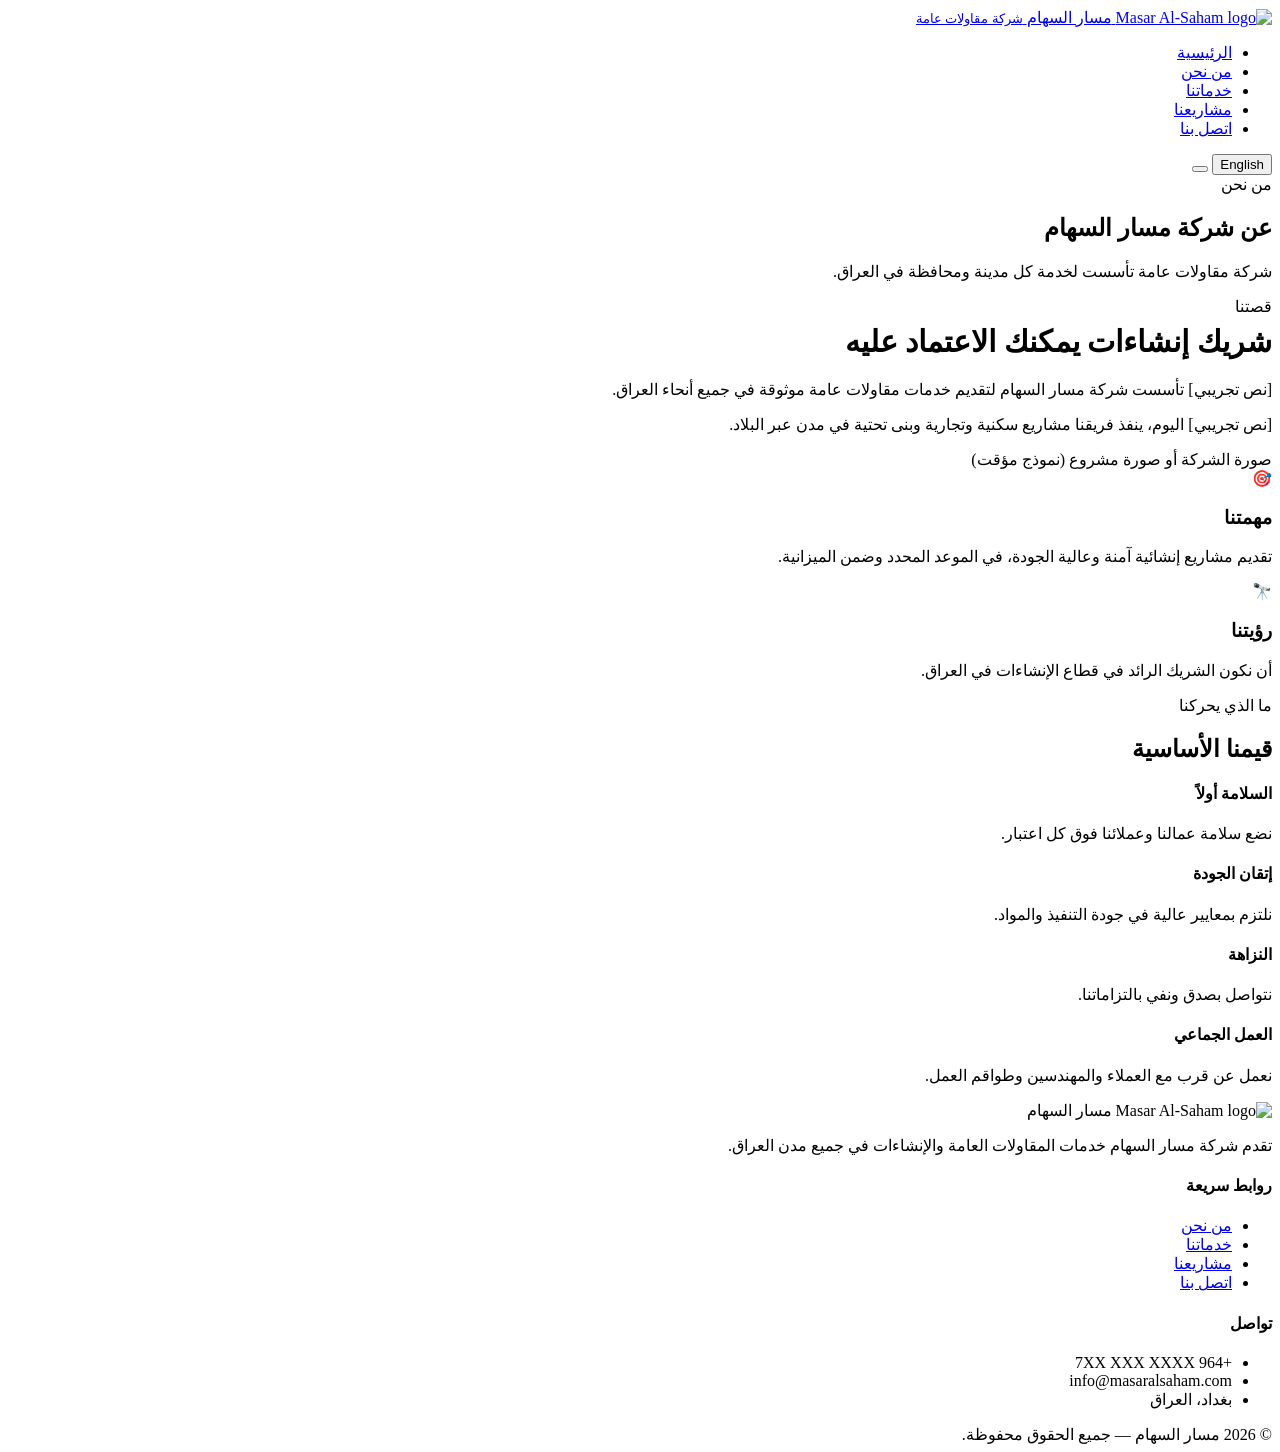
==== about.html @ fafcbafc "Add files via upload" ====
<!DOCTYPE html>
<html lang="ar" dir="rtl">
<head>
<meta charset="UTF-8">
<meta name="viewport" content="width=device-width, initial-scale=1.0">
<title data-i18n-title="meta.title.about">من نحن | شركة مسار السهام</title>
<link rel="icon" href="assets/logo.svg" type="image/svg+xml">
<link rel="preconnect" href="https://fonts.googleapis.com">
<link href="https://fonts.googleapis.com/css2?family=Cairo:wght@400;600;700;800&display=swap" rel="stylesheet">
<link rel="stylesheet" href="css/style.css">
</head>
<body>

<div class="placeholder-banner" data-i18n="placeholder.banner"></div>

<header class="site-header">
  <div class="header-inner">
    <a href="index.html" class="brand">
      <img src="assets/logo.svg" alt="Masar Al-Saham logo">
      <span class="brand-text">
        <span data-i18n="brand.name">مسار السهام</span>
        <small data-i18n="brand.tagline">شركة مقاولات عامة</small>
      </span>
    </a>
    <nav class="main-nav" id="main-nav">
      <ul>
        <li><a href="index.html" data-i18n="nav.home">الرئيسية</a></li>
        <li><a href="about.html" class="active" data-i18n="nav.about">من نحن</a></li>
        <li><a href="services.html" data-i18n="nav.services">خدماتنا</a></li>
        <li><a href="projects.html" data-i18n="nav.projects">مشاريعنا</a></li>
        <li><a href="contact.html" data-i18n="nav.contact">اتصل بنا</a></li>
      </ul>
    </nav>
    <div class="header-actions">
      <button class="lang-toggle" id="lang-toggle-btn">English</button>
      <button class="nav-toggle" id="nav-toggle-btn" aria-label="Menu">
        <span></span><span></span><span></span>
      </button>
    </div>
  </div>
</header>

<section class="page-hero">
  <div class="breadcrumb" data-i18n="about.hero.crumb">من نحن</div>
  <h1 data-i18n="about.hero.title">عن شركة مسار السهام</h1>
  <p data-i18n="about.hero.desc">شركة مقاولات عامة تأسست لخدمة كل مدينة ومحافظة في العراق.</p>
</section>

<section>
  <div class="container about-grid">
    <div>
      <span class="section-eyebrow" data-i18n="about.story.eyebrow">قصتنا</span>
      <h2 style="font-size:1.9rem; color:var(--navy-dark); margin:8px 0 20px;" data-i18n="about.story.title">شريك إنشاءات يمكنك الاعتماد عليه</h2>
      <p style="color:var(--text-mid); margin-bottom:16px;" data-i18n="about.story.p1">[نص تجريبي] تأسست شركة مسار السهام لتقديم خدمات مقاولات عامة موثوقة في جميع أنحاء العراق.</p>
      <p style="color:var(--text-mid);" data-i18n="about.story.p2">[نص تجريبي] اليوم، ينفذ فريقنا مشاريع سكنية وتجارية وبنى تحتية في مدن عبر البلاد.</p>
    </div>
    <div class="about-media">
      <span data-i18n="about.media.text">صورة الشركة أو صورة مشروع (نموذج مؤقت)</span>
    </div>
  </div>
</section>

<section class="section-alt">
  <div class="container">
    <div class="grid grid-2">
      <div class="card">
        <div class="icon">🎯</div>
        <h3 data-i18n="about.mission.title">مهمتنا</h3>
        <p data-i18n="about.mission.desc">تقديم مشاريع إنشائية آمنة وعالية الجودة، في الموعد المحدد وضمن الميزانية.</p>
      </div>
      <div class="card">
        <div class="icon">🔭</div>
        <h3 data-i18n="about.vision.title">رؤيتنا</h3>
        <p data-i18n="about.vision.desc">أن نكون الشريك الرائد في قطاع الإنشاءات في العراق.</p>
      </div>
    </div>
  </div>
</section>

<section>
  <div class="container">
    <div class="section-head">
      <span class="section-eyebrow" data-i18n="about.values.eyebrow">ما الذي يحركنا</span>
      <h2 data-i18n="about.values.title">قيمنا الأساسية</h2>
    </div>
    <div class="value-list">
      <div class="value-item">
        <div class="dot"></div>
        <div>
          <h4 data-i18n="value1.title">السلامة أولاً</h4>
          <p data-i18n="value1.desc">نضع سلامة عمالنا وعملائنا فوق كل اعتبار.</p>
        </div>
      </div>
      <div class="value-item">
        <div class="dot"></div>
        <div>
          <h4 data-i18n="value2.title">إتقان الجودة</h4>
          <p data-i18n="value2.desc">نلتزم بمعايير عالية في جودة التنفيذ والمواد.</p>
        </div>
      </div>
      <div class="value-item">
        <div class="dot"></div>
        <div>
          <h4 data-i18n="value3.title">النزاهة</h4>
          <p data-i18n="value3.desc">نتواصل بصدق ونفي بالتزاماتنا.</p>
        </div>
      </div>
      <div class="value-item">
        <div class="dot"></div>
        <div>
          <h4 data-i18n="value4.title">العمل الجماعي</h4>
          <p data-i18n="value4.desc">نعمل عن قرب مع العملاء والمهندسين وطواقم العمل.</p>
        </div>
      </div>
    </div>
  </div>
</section>

<footer class="site-footer">
  <div class="container">
    <div class="footer-grid">
      <div>
        <div class="footer-brand">
          <img src="assets/logo.svg" alt="Masar Al-Saham logo">
          <span data-i18n="brand.name">مسار السهام</span>
        </div>
        <p data-i18n="footer.about.text">تقدم شركة مسار السهام خدمات المقاولات العامة والإنشاءات في جميع مدن العراق.</p>
      </div>
      <div class="footer-col">
        <h4 data-i18n="footer.quicklinks.title">روابط سريعة</h4>
        <ul>
          <li><a href="about.html" data-i18n="nav.about">من نحن</a></li>
          <li><a href="services.html" data-i18n="nav.services">خدماتنا</a></li>
          <li><a href="projects.html" data-i18n="nav.projects">مشاريعنا</a></li>
          <li><a href="contact.html" data-i18n="nav.contact">اتصل بنا</a></li>
        </ul>
      </div>
      <div class="footer-col">
        <h4 data-i18n="footer.contact.title">تواصل</h4>
        <ul>
          <li data-i18n="contact.phone.value">+964 7XX XXX XXXX</li>
          <li data-i18n="contact.email.value">info@masaralsaham.com</li>
          <li data-i18n="contact.address.value">بغداد، العراق</li>
        </ul>
      </div>
    </div>
    <div class="footer-bottom">
      <span>© <span id="footer-year">2026</span> <span data-i18n="brand.name">مسار السهام</span> — <span data-i18n="footer.rights">جميع الحقوق محفوظة.</span></span>
    </div>
  </div>
</footer>

<script src="js/i18n.js"></script>
<script src="js/main.js"></script>
</body>
</html>
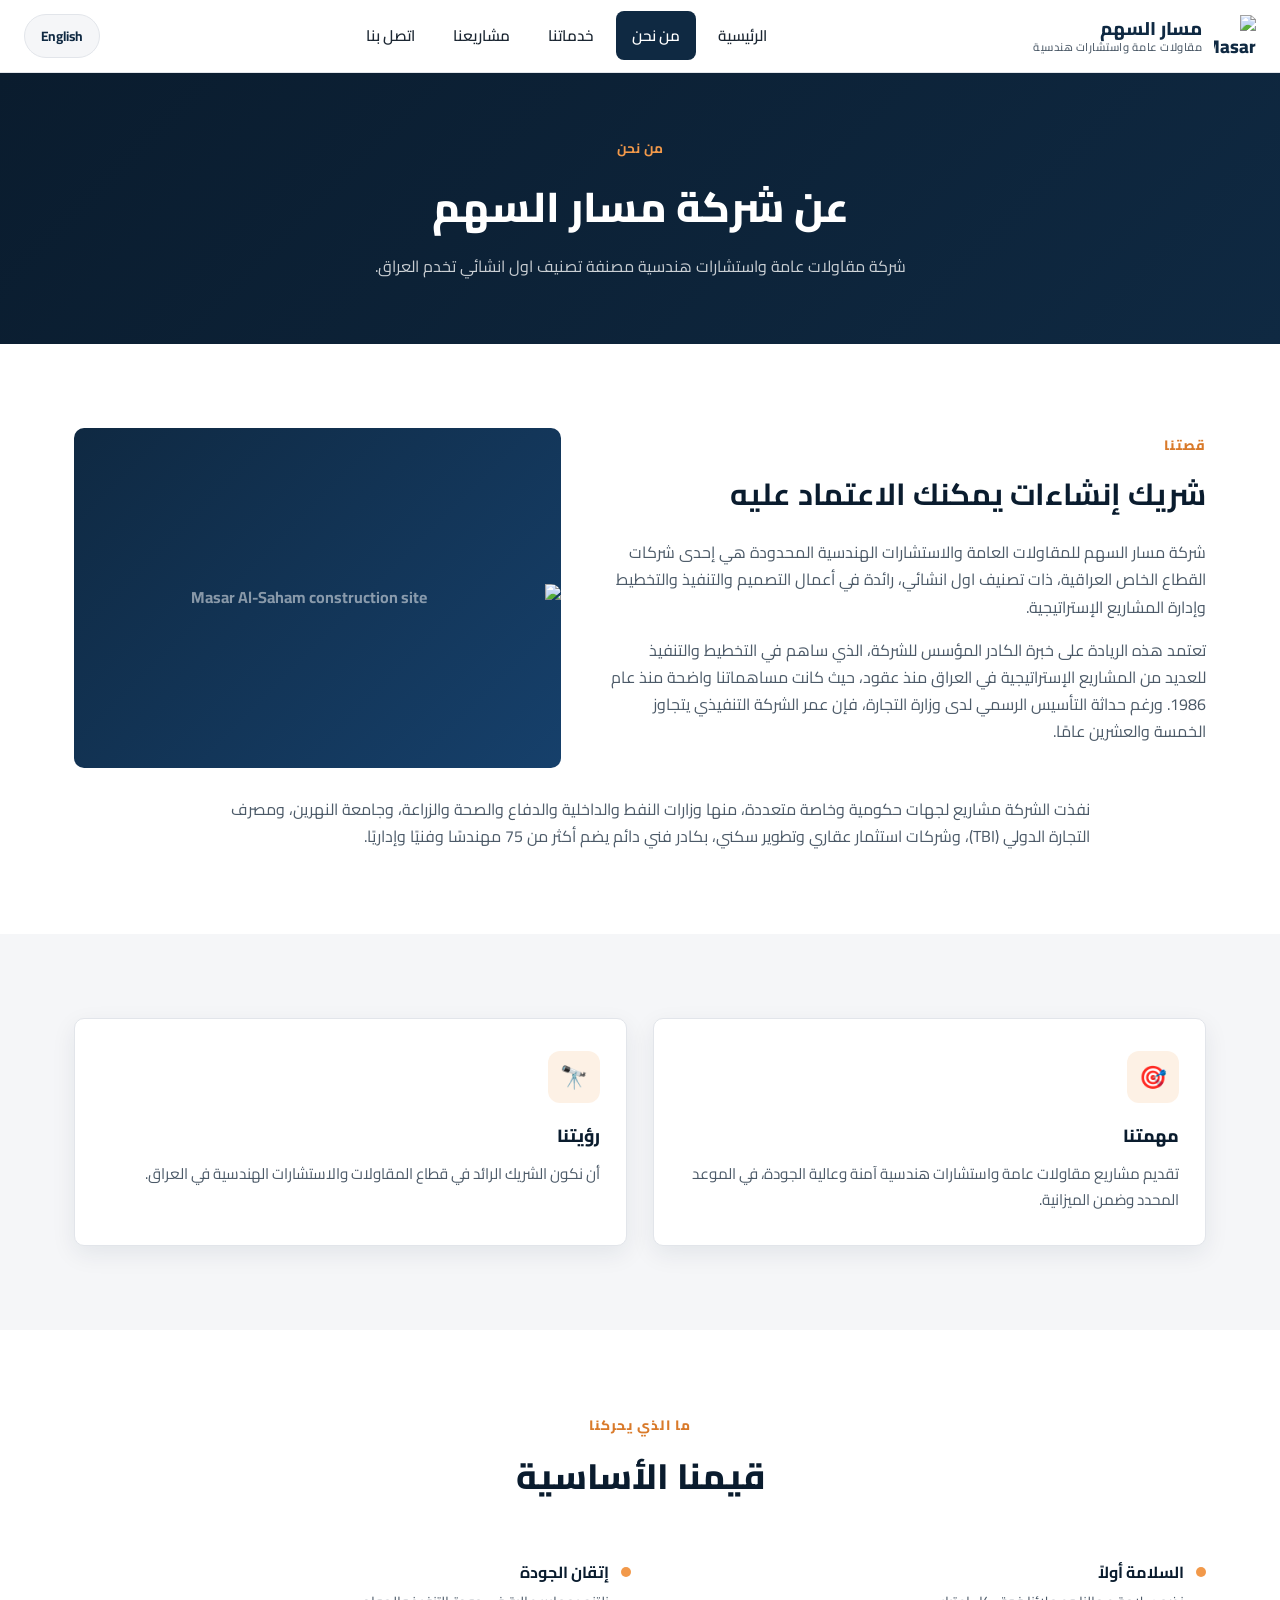
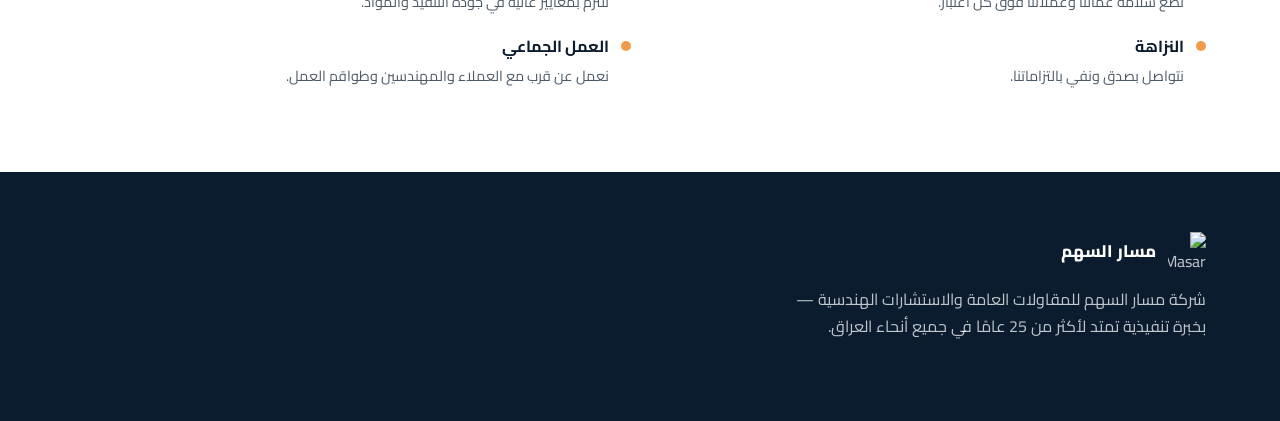
==== commit 7a04bb9f: "Add files via upload" ====
--- a/about.html
+++ b/about.html
@@ -3,23 +3,22 @@
 <head>
 <meta charset="UTF-8">
 <meta name="viewport" content="width=device-width, initial-scale=1.0">
-<title data-i18n-title="meta.title.about">من نحن | شركة مسار السهام</title>
-<link rel="icon" href="assets/logo.svg" type="image/svg+xml">
+<title data-i18n-title="meta.title.about">من نحن | شركة مسار السهم</title>
+<link rel="icon" href="assets/logo_new.png" type="image/png">
 <link rel="preconnect" href="https://fonts.googleapis.com">
 <link href="https://fonts.googleapis.com/css2?family=Cairo:wght@400;600;700;800&display=swap" rel="stylesheet">
 <link rel="stylesheet" href="css/style.css">
 </head>
 <body>
 
-<div class="placeholder-banner" data-i18n="placeholder.banner"></div>
 
 <header class="site-header">
   <div class="header-inner">
     <a href="index.html" class="brand">
-      <img src="assets/logo.svg" alt="Masar Al-Saham logo">
+      <img src="assets/logo_new.png" alt="Masar Al-Saham logo">
       <span class="brand-text">
-        <span data-i18n="brand.name">مسار السهام</span>
-        <small data-i18n="brand.tagline">شركة مقاولات عامة</small>
+        <span data-i18n="brand.name">مسار السهم</span>
+        <small data-i18n="brand.tagline">مقاولات عامة واستشارات هندسية</small>
       </span>
     </a>
     <nav class="main-nav" id="main-nav">
@@ -42,8 +41,8 @@
 
 <section class="page-hero">
   <div class="breadcrumb" data-i18n="about.hero.crumb">من نحن</div>
-  <h1 data-i18n="about.hero.title">عن شركة مسار السهام</h1>
-  <p data-i18n="about.hero.desc">شركة مقاولات عامة تأسست لخدمة كل مدينة ومحافظة في العراق.</p>
+  <h1 data-i18n="about.hero.title">عن شركة مسار السهم</h1>
+  <p data-i18n="about.hero.desc">شركة مقاولات عامة واستشارات هندسية مصنفة تصنيف اول انشائي تخدم العراق.</p>
 </section>
 
 <section>
@@ -51,12 +50,15 @@
     <div>
       <span class="section-eyebrow" data-i18n="about.story.eyebrow">قصتنا</span>
       <h2 style="font-size:1.9rem; color:var(--navy-dark); margin:8px 0 20px;" data-i18n="about.story.title">شريك إنشاءات يمكنك الاعتماد عليه</h2>
-      <p style="color:var(--text-mid); margin-bottom:16px;" data-i18n="about.story.p1">[نص تجريبي] تأسست شركة مسار السهام لتقديم خدمات مقاولات عامة موثوقة في جميع أنحاء العراق.</p>
-      <p style="color:var(--text-mid);" data-i18n="about.story.p2">[نص تجريبي] اليوم، ينفذ فريقنا مشاريع سكنية وتجارية وبنى تحتية في مدن عبر البلاد.</p>
+      <p style="color:var(--text-mid); margin-bottom:16px;" data-i18n="about.story.p1">شركة مسار السهم للمقاولات العامة والاستشارات الهندسية المحدودة هي إحدى شركات القطاع الخاص العراقية، ذات تصنيف اول انشائي، رائدة في أعمال التصميم والتنفيذ والتخطيط وإدارة المشاريع الإستراتيجية.</p>
+      <p style="color:var(--text-mid);" data-i18n="about.story.p2">تعتمد هذه الريادة على خبرة الكادر المؤسس للشركة، الذي ساهم في التخطيط والتنفيذ للعديد من المشاريع الإستراتيجية في العراق منذ عقود، حيث كانت مساهماتنا واضحة منذ عام 1986. ورغم حداثة التأسيس الرسمي لدى وزارة التجارة، فإن عمر الشركة التنفيذي يتجاوز الخمسة والعشرين عامًا.</p>
     </div>
-    <div class="about-media">
-      <span data-i18n="about.media.text">صورة الشركة أو صورة مشروع (نموذج مؤقت)</span>
+    <div class="about-media" style="padding:0; overflow:hidden;">
+      <img src="assets/proj1-karbala-3.jpg" alt="Masar Al-Saham construction site" style="width:100%; height:100%; object-fit:cover; border-radius:var(--radius);">
     </div>
+  </div>
+  <div class="container">
+    <p style="color:var(--text-mid); max-width:900px; margin:28px auto 0;" data-i18n="about.story.p3">نفذت الشركة مشاريع لجهات حكومية وخاصة متعددة، منها وزارات النفط والداخلية والدفاع والصحة والزراعة، وجامعة النهرين، ومصرف التجارة الدولي (TBI)، وشركات استثمار عقاري وتطوير سكني، بكادر فني دائم يضم أكثر من 75 مهندسًا وفنيًا وإداريًا.</p>
   </div>
 </section>
 
@@ -66,12 +68,12 @@
       <div class="card">
         <div class="icon">🎯</div>
         <h3 data-i18n="about.mission.title">مهمتنا</h3>
-        <p data-i18n="about.mission.desc">تقديم مشاريع إنشائية آمنة وعالية الجودة، في الموعد المحدد وضمن الميزانية.</p>
+        <p data-i18n="about.mission.desc">تقديم مشاريع مقاولات عامة واستشارات هندسية آمنة وعالية الجودة، في الموعد المحدد وضمن الميزانية.</p>
       </div>
       <div class="card">
         <div class="icon">🔭</div>
         <h3 data-i18n="about.vision.title">رؤيتنا</h3>
-        <p data-i18n="about.vision.desc">أن نكون الشريك الرائد في قطاع الإنشاءات في العراق.</p>
+        <p data-i18n="about.vision.desc">أن نكون الشريك الرائد في قطاع المقاولات والاستشارات الهندسية في العراق.</p>
       </div>
     </div>
   </div>
@@ -121,36 +123,8 @@
     <div class="footer-grid">
       <div>
         <div class="footer-brand">
-          <img src="assets/logo.svg" alt="Masar Al-Saham logo">
-          <span data-i18n="brand.name">مسار السهام</span>
+          <img src="assets/logo_new.png" alt="Masar Al-Saham logo">
+          <span data-i18n="brand.name">مسار السهم</span>
         </div>
-        <p data-i18n="footer.about.text">تقدم شركة مسار السهام خدمات المقاولات العامة والإنشاءات في جميع مدن العراق.</p>
-      </div>
-      <div class="footer-col">
-        <h4 data-i18n="footer.quicklinks.title">روابط سريعة</h4>
-        <ul>
-          <li><a href="about.html" data-i18n="nav.about">من نحن</a></li>
-          <li><a href="services.html" data-i18n="nav.services">خدماتنا</a></li>
-          <li><a href="projects.html" data-i18n="nav.projects">مشاريعنا</a></li>
-          <li><a href="contact.html" data-i18n="nav.contact">اتصل بنا</a></li>
-        </ul>
-      </div>
-      <div class="footer-col">
-        <h4 data-i18n="footer.contact.title">تواصل</h4>
-        <ul>
-          <li data-i18n="contact.phone.value">+964 7XX XXX XXXX</li>
-          <li data-i18n="contact.email.value">info@masaralsaham.com</li>
-          <li data-i18n="contact.address.value">بغداد، العراق</li>
-        </ul>
-      </div>
-    </div>
-    <div class="footer-bottom">
-      <span>© <span id="footer-year">2026</span> <span data-i18n="brand.name">مسار السهام</span> — <span data-i18n="footer.rights">جميع الحقوق محفوظة.</span></span>
-    </div>
-  </div>
-</footer>
-
-<script src="js/i18n.js"></script>
-<script src="js/main.js"></script>
-</body>
-</html>
+        <p data-i18n="footer.about.text">شركة مسار السهم للمقاولات العامة والاستشارات الهندسية — بخبرة تنفيذية تمتد لأكثر من 25 عامًا في جميع أنحاء العراق.</p>
+    
--- a/css/style.css
+++ b/css/style.css
@@ -0,0 +1,466 @@
+/* ===== Masar Al-Saham Company — Stylesheet ===== */
+
+:root {
+  --navy: #0f2942;
+  --navy-dark: #0a1c2e;
+  --navy-light: #16406b;
+  --orange: #f2994a;
+  --orange-dark: #d97a2a;
+  --grey-bg: #f5f6f8;
+  --grey-line: #e2e5ea;
+  --text-dark: #1c2733;
+  --text-mid: #4c5a68;
+  --white: #ffffff;
+  --radius: 10px;
+  --shadow: 0 8px 24px rgba(15, 41, 66, 0.08);
+  --shadow-strong: 0 14px 34px rgba(15, 41, 66, 0.16);
+  font-size: 16px;
+}
+
+* { box-sizing: border-box; }
+
+html, body {
+  margin: 0;
+  padding: 0;
+  scroll-behavior: smooth;
+}
+
+body {
+  font-family: "Cairo", "Segoe UI", Tahoma, Arial, sans-serif;
+  color: var(--text-dark);
+  background: var(--white);
+  line-height: 1.7;
+  -webkit-font-smoothing: antialiased;
+}
+
+img { max-width: 100%; display: block; }
+a { color: inherit; text-decoration: none; }
+ul { list-style: none; margin: 0; padding: 0; }
+button { font-family: inherit; cursor: pointer; }
+
+.container {
+  width: 100%;
+  max-width: 1180px;
+  margin: 0 auto;
+  padding: 0 24px;
+}
+
+/* ===== Buttons ===== */
+.btn {
+  display: inline-flex;
+  align-items: center;
+  gap: 8px;
+  padding: 13px 28px;
+  border-radius: 999px;
+  font-weight: 700;
+  font-size: 0.95rem;
+  border: 2px solid transparent;
+  transition: all 0.2s ease;
+}
+.btn-primary {
+  background: var(--orange);
+  color: var(--navy-dark);
+}
+.btn-primary:hover { background: var(--orange-dark); transform: translateY(-2px); }
+.btn-outline {
+  background: transparent;
+  border-color: rgba(255,255,255,0.6);
+  color: var(--white);
+}
+.btn-outline:hover { background: rgba(255,255,255,0.12); transform: translateY(-2px); }
+.btn-outline-dark {
+  background: transparent;
+  border-color: var(--navy);
+  color: var(--navy);
+}
+.btn-outline-dark:hover { background: var(--navy); color: var(--white); }
+
+/* ===== Header ===== */
+.site-header {
+  position: sticky;
+  top: 0;
+  z-index: 100;
+  background: rgba(255,255,255,0.97);
+  backdrop-filter: blur(6px);
+  border-bottom: 1px solid var(--grey-line);
+}
+.header-inner {
+  display: flex;
+  align-items: center;
+  justify-content: space-between;
+  padding: 14px 24px;
+}
+.brand {
+  display: flex;
+  align-items: center;
+  gap: 12px;
+  font-weight: 800;
+  font-size: 1.15rem;
+  color: var(--navy);
+}
+.brand img { width: 42px; height: 42px; }
+.brand .brand-text { display: flex; flex-direction: column; line-height: 1.2; }
+.brand .brand-text small { font-weight: 500; font-size: 0.7rem; color: var(--text-mid); letter-spacing: 0.5px; }
+
+.main-nav ul { display: flex; gap: 6px; align-items: center; }
+.main-nav a {
+  padding: 10px 16px;
+  border-radius: 8px;
+  font-weight: 600;
+  font-size: 0.95rem;
+  color: var(--text-dark);
+  transition: background 0.2s, color 0.2s;
+}
+.main-nav a:hover, .main-nav a.active {
+  background: var(--navy);
+  color: var(--white);
+}
+
+.header-actions { display: flex; align-items: center; gap: 10px; }
+.lang-toggle {
+  background: var(--grey-bg);
+  border: 1px solid var(--grey-line);
+  border-radius: 999px;
+  padding: 8px 16px;
+  font-weight: 700;
+  font-size: 0.85rem;
+  color: var(--navy);
+}
+.lang-toggle:hover { background: var(--grey-line); }
+
+.nav-toggle {
+  display: none;
+  background: none;
+  border: none;
+  flex-direction: column;
+  gap: 5px;
+  padding: 6px;
+}
+.nav-toggle span { width: 24px; height: 2.5px; background: var(--navy); border-radius: 2px; }
+
+/* ===== Hero ===== */
+.hero {
+  position: relative;
+  background: linear-gradient(135deg, var(--navy-dark), var(--navy) 60%, var(--navy-light));
+  color: var(--white);
+  overflow: hidden;
+}
+.hero-inner {
+  position: relative;
+  z-index: 2;
+  padding: 100px 24px 120px;
+  max-width: 760px;
+  margin: 0 auto;
+  text-align: center;
+}
+.hero-eyebrow {
+  display: inline-block;
+  background: rgba(242,153,74,0.16);
+  color: var(--orange);
+  border: 1px solid rgba(242,153,74,0.4);
+  padding: 6px 16px;
+  border-radius: 999px;
+  font-size: 0.8rem;
+  font-weight: 700;
+  letter-spacing: 0.5px;
+  margin-bottom: 22px;
+}
+.hero h1 {
+  font-size: clamp(2rem, 5vw, 3.2rem);
+  font-weight: 800;
+  margin: 0 0 18px;
+  line-height: 1.25;
+}
+.hero p {
+  font-size: 1.1rem;
+  color: rgba(255,255,255,0.82);
+  margin: 0 0 34px;
+}
+.hero-cta { display: flex; gap: 14px; justify-content: center; flex-wrap: wrap; }
+.hero-stripes {
+  position: absolute;
+  inset: 0;
+  background-image: repeating-linear-gradient(135deg, rgba(242,153,74,0.06) 0 18px, transparent 18px 36px);
+  z-index: 1;
+}
+.hero-shape {
+  position: absolute;
+  bottom: -40px;
+  inset-inline: 0;
+  height: 60px;
+  background: var(--white);
+  clip-path: polygon(0 100%, 100% 100%, 100% 40%, 0 100%);
+}
+
+.page-hero {
+  background: linear-gradient(135deg, var(--navy-dark), var(--navy));
+  color: var(--white);
+  padding: 64px 24px;
+  text-align: center;
+}
+.page-hero h1 { font-size: clamp(1.8rem, 4vw, 2.6rem); margin: 0 0 10px; font-weight: 800; }
+.page-hero p { color: rgba(255,255,255,0.78); max-width: 620px; margin: 0 auto; }
+.breadcrumb { font-size: 0.85rem; color: var(--orange); margin-bottom: 12px; font-weight: 700; letter-spacing: 0.5px; }
+
+/* ===== Sections ===== */
+section { padding: 84px 0; }
+.section-tight { padding: 60px 0; }
+.section-alt { background: var(--grey-bg); }
+.section-head { text-align: center; max-width: 640px; margin: 0 auto 52px; }
+.section-eyebrow {
+  color: var(--orange-dark);
+  font-weight: 800;
+  font-size: 0.85rem;
+  letter-spacing: 1px;
+  text-transform: uppercase;
+  margin-bottom: 10px;
+  display: block;
+}
+.section-head h2 { font-size: clamp(1.6rem, 3.2vw, 2.2rem); margin: 0 0 12px; color: var(--navy-dark); font-weight: 800; }
+.section-head p { color: var(--text-mid); margin: 0; }
+
+/* ===== Cards / Grids ===== */
+.grid { display: grid; gap: 26px; }
+.grid-4 { grid-template-columns: repeat(4, 1fr); }
+.grid-3 { grid-template-columns: repeat(3, 1fr); }
+.grid-2 { grid-template-columns: repeat(2, 1fr); }
+
+.card {
+  background: var(--white);
+  border: 1px solid var(--grey-line);
+  border-radius: var(--radius);
+  padding: 32px 26px;
+  box-shadow: var(--shadow);
+  transition: transform 0.2s, box-shadow 0.2s;
+}
+.card:hover { transform: translateY(-4px); box-shadow: var(--shadow-strong); }
+.card .icon {
+  width: 52px; height: 52px;
+  border-radius: 12px;
+  background: rgba(242,153,74,0.14);
+  color: var(--orange-dark);
+  display: flex; align-items: center; justify-content: center;
+  font-size: 1.4rem;
+  margin-bottom: 18px;
+}
+.card h3 { margin: 0 0 10px; font-size: 1.1rem; color: var(--navy-dark); font-weight: 800; }
+.card p { margin: 0; color: var(--text-mid); font-size: 0.95rem; }
+
+.stat-strip {
+  background: var(--navy-dark);
+  color: var(--white);
+  padding: 50px 0;
+}
+.stat-grid { display: grid; grid-template-columns: repeat(4, 1fr); gap: 20px; text-align: center; }
+.stat-grid .num { font-size: 2.2rem; font-weight: 800; color: var(--orange); }
+.stat-grid .label { color: rgba(255,255,255,0.75); font-size: 0.9rem; margin-top: 6px; }
+
+/* ===== Services list ===== */
+.service-row {
+  display: flex;
+  gap: 26px;
+  align-items: flex-start;
+  padding: 30px 0;
+  border-bottom: 1px solid var(--grey-line);
+}
+.service-row:last-child { border-bottom: none; }
+.service-row .icon {
+  flex-shrink: 0;
+  width: 56px; height: 56px;
+  border-radius: 12px;
+  background: var(--navy);
+  color: var(--orange);
+  display: flex; align-items: center; justify-content: center;
+  font-size: 1.5rem;
+}
+.service-row h3 { margin: 0 0 8px; color: var(--navy-dark); font-size: 1.2rem; font-weight: 800; }
+.service-row p { margin: 0; color: var(--text-mid); }
+
+/* ===== Project cards ===== */
+.project-card {
+  border-radius: var(--radius);
+  overflow: hidden;
+  border: 1px solid var(--grey-line);
+  background: var(--white);
+  box-shadow: var(--shadow);
+}
+.project-thumb {
+  height: 190px;
+  background: linear-gradient(135deg, var(--navy-light), var(--navy));
+  display: flex; align-items: center; justify-content: center;
+  color: rgba(255,255,255,0.5);
+  font-size: 0.85rem;
+  font-weight: 700;
+  letter-spacing: 0.5px;
+  text-align: center;
+  padding: 12px;
+}
+.project-body { padding: 22px; }
+.project-tag {
+  display: inline-block;
+  background: rgba(242,153,74,0.14);
+  color: var(--orange-dark);
+  font-size: 0.75rem;
+  font-weight: 800;
+  padding: 4px 12px;
+  border-radius: 999px;
+  margin-bottom: 10px;
+}
+.project-body h3 { margin: 0 0 6px; font-size: 1.05rem; color: var(--navy-dark); font-weight: 800; }
+.project-body .loc { color: var(--text-mid); font-size: 0.85rem; }
+
+/* ===== About page ===== */
+.about-grid { display: grid; grid-template-columns: 1.1fr 0.9fr; gap: 50px; align-items: center; }
+.about-media {
+  border-radius: var(--radius);
+  background: linear-gradient(135deg, var(--navy), var(--navy-light));
+  min-height: 340px;
+  display: flex; align-items: center; justify-content: center;
+  color: rgba(255,255,255,0.5);
+  font-weight: 700;
+  text-align: center;
+  padding: 24px;
+}
+.value-list { display: grid; grid-template-columns: repeat(2, 1fr); gap: 18px; margin-top: 20px; }
+.value-item { display: flex; gap: 12px; align-items: flex-start; }
+.value-item .dot {
+  width: 10px; height: 10px; border-radius: 50%;
+  background: var(--orange); margin-top: 8px; flex-shrink: 0;
+}
+.value-item h4 { margin: 0 0 4px; font-size: 1rem; color: var(--navy-dark); }
+.value-item p { margin: 0; font-size: 0.9rem; color: var(--text-mid); }
+
+/* ===== Contact ===== */
+.contact-grid { display: grid; grid-template-columns: 0.9fr 1.1fr; gap: 40px; }
+.contact-info-card {
+  background: var(--navy-dark);
+  color: var(--white);
+  border-radius: var(--radius);
+  padding: 36px 30px;
+}
+.contact-info-card h3 { margin: 0 0 6px; font-size: 1.2rem; }
+.contact-info-card p.lead { color: rgba(255,255,255,0.7); margin: 0 0 26px; font-size: 0.92rem; }
+.contact-line { display: flex; gap: 14px; align-items: flex-start; margin-bottom: 20px; }
+.contact-line .icon {
+  width: 40px; height: 40px; border-radius: 10px;
+  background: rgba(242,153,74,0.16); color: var(--orange);
+  display: flex; align-items: center; justify-content: center; flex-shrink: 0;
+}
+.contact-line strong { display: block; font-size: 0.85rem; color: rgba(255,255,255,0.6); }
+.contact-line span { font-weight: 600; }
+
+.form-card {
+  background: var(--white);
+  border: 1px solid var(--grey-line);
+  border-radius: var(--radius);
+  padding: 34px;
+  box-shadow: var(--shadow);
+}
+.form-row { display: grid; grid-template-columns: 1fr 1fr; gap: 18px; }
+.field { margin-bottom: 18px; }
+.field label { display: block; font-weight: 700; font-size: 0.88rem; margin-bottom: 7px; color: var(--navy-dark); }
+.field input, .field select, .field textarea {
+  width: 100%;
+  padding: 12px 14px;
+  border-radius: 8px;
+  border: 1.5px solid var(--grey-line);
+  font-family: inherit;
+  font-size: 0.95rem;
+  background: var(--grey-bg);
+  transition: border-color 0.2s;
+}
+.field input:focus, .field select:focus, .field textarea:focus {
+  outline: none;
+  border-color: var(--orange);
+  background: var(--white);
+}
+.field textarea { resize: vertical; min-height: 120px; }
+.form-note { font-size: 0.82rem; color: var(--text-mid); margin-top: 14px; }
+.form-success {
+  display: none;
+  background: #e8f7ee;
+  color: #1c7a3f;
+  border: 1px solid #b9e6c8;
+  padding: 14px 16px;
+  border-radius: 8px;
+  font-weight: 600;
+  font-size: 0.9rem;
+  margin-bottom: 18px;
+}
+.form-success.show { display: block; }
+
+.map-note {
+  margin-top: 22px;
+  border-radius: var(--radius);
+  border: 1px dashed var(--grey-line);
+  padding: 30px;
+  text-align: center;
+  color: var(--text-mid);
+  font-size: 0.9rem;
+  background: var(--grey-bg);
+}
+
+/* ===== CTA banner ===== */
+.cta-banner {
+  background: linear-gradient(135deg, var(--orange-dark), var(--orange));
+  color: var(--navy-dark);
+  border-radius: var(--radius);
+  padding: 50px 40px;
+  text-align: center;
+}
+.cta-banner h2 { margin: 0 0 12px; font-size: 1.8rem; font-weight: 800; }
+.cta-banner p { margin: 0 0 26px; color: rgba(15,41,66,0.8); }
+
+/* ===== Footer ===== */
+.site-footer {
+  background: var(--navy-dark);
+  color: rgba(255,255,255,0.75);
+  padding: 60px 0 24px;
+}
+.footer-grid { display: grid; grid-template-columns: 1.4fr 1fr 1fr; gap: 40px; margin-bottom: 40px; }
+.footer-brand { display: flex; gap: 12px; align-items: center; margin-bottom: 14px; }
+.footer-brand img { width: 38px; height: 38px; }
+.footer-brand span { font-weight: 800; color: var(--white); font-size: 1.05rem; }
+.footer-col h4 { color: var(--white); font-size: 0.95rem; margin: 0 0 16px; }
+.footer-col ul li { margin-bottom: 10px; font-size: 0.9rem; }
+.footer-col ul li a:hover { color: var(--orange); }
+.footer-bottom {
+  border-top: 1px solid rgba(255,255,255,0.1);
+  padding-top: 20px;
+  display: flex;
+  justify-content: space-between;
+  flex-wrap: wrap;
+  gap: 10px;
+  font-size: 0.82rem;
+}
+
+/* ===== Placeholder note banner ===== */
+.placeholder-banner {
+  background: #fff4e5;
+  border-bottom: 1px solid #f2d29b;
+  color: #7a5210;
+  text-align: center;
+  font-size: 0.85rem;
+  padding: 9px 16px;
+  font-weight: 600;
+}
+
+/* ===== Responsive ===== */
+@media (max-width: 960px) {
+  .grid-4 { grid-template-columns: repeat(2, 1fr); }
+  .grid-3 { grid-template-columns: repeat(2, 1fr); }
+  .about-grid, .contact-grid, .footer-grid { grid-template-columns: 1fr; }
+  .stat-grid { grid-template-columns: repeat(2, 1fr); }
+  .value-list { grid-template-columns: 1fr; }
+}
+
+@media (max-width: 720px) {
+  .main-nav { position: fixed; top: 68px; inset-inline: 0; background: var(--white); border-bottom: 1px solid var(--grey-line); box-shadow: var(--shadow); transform: translateY(-150%); opacity: 0; transition: all 0.25s ease; }
+  .main-nav.open { transform: translateY(0); opacity: 1; }
+  .main-nav ul { flex-direction: column; padding: 14px; gap: 4px; }
+  .main-nav a { display: block; }
+  .nav-toggle { display: flex; }
+  .grid-4, .grid-3, .grid-2, .form-row { grid-template-columns: 1fr; }
+  .hero-inner { padding: 70px 20px 90px; }
+  section { padding: 60px 0; }
+}
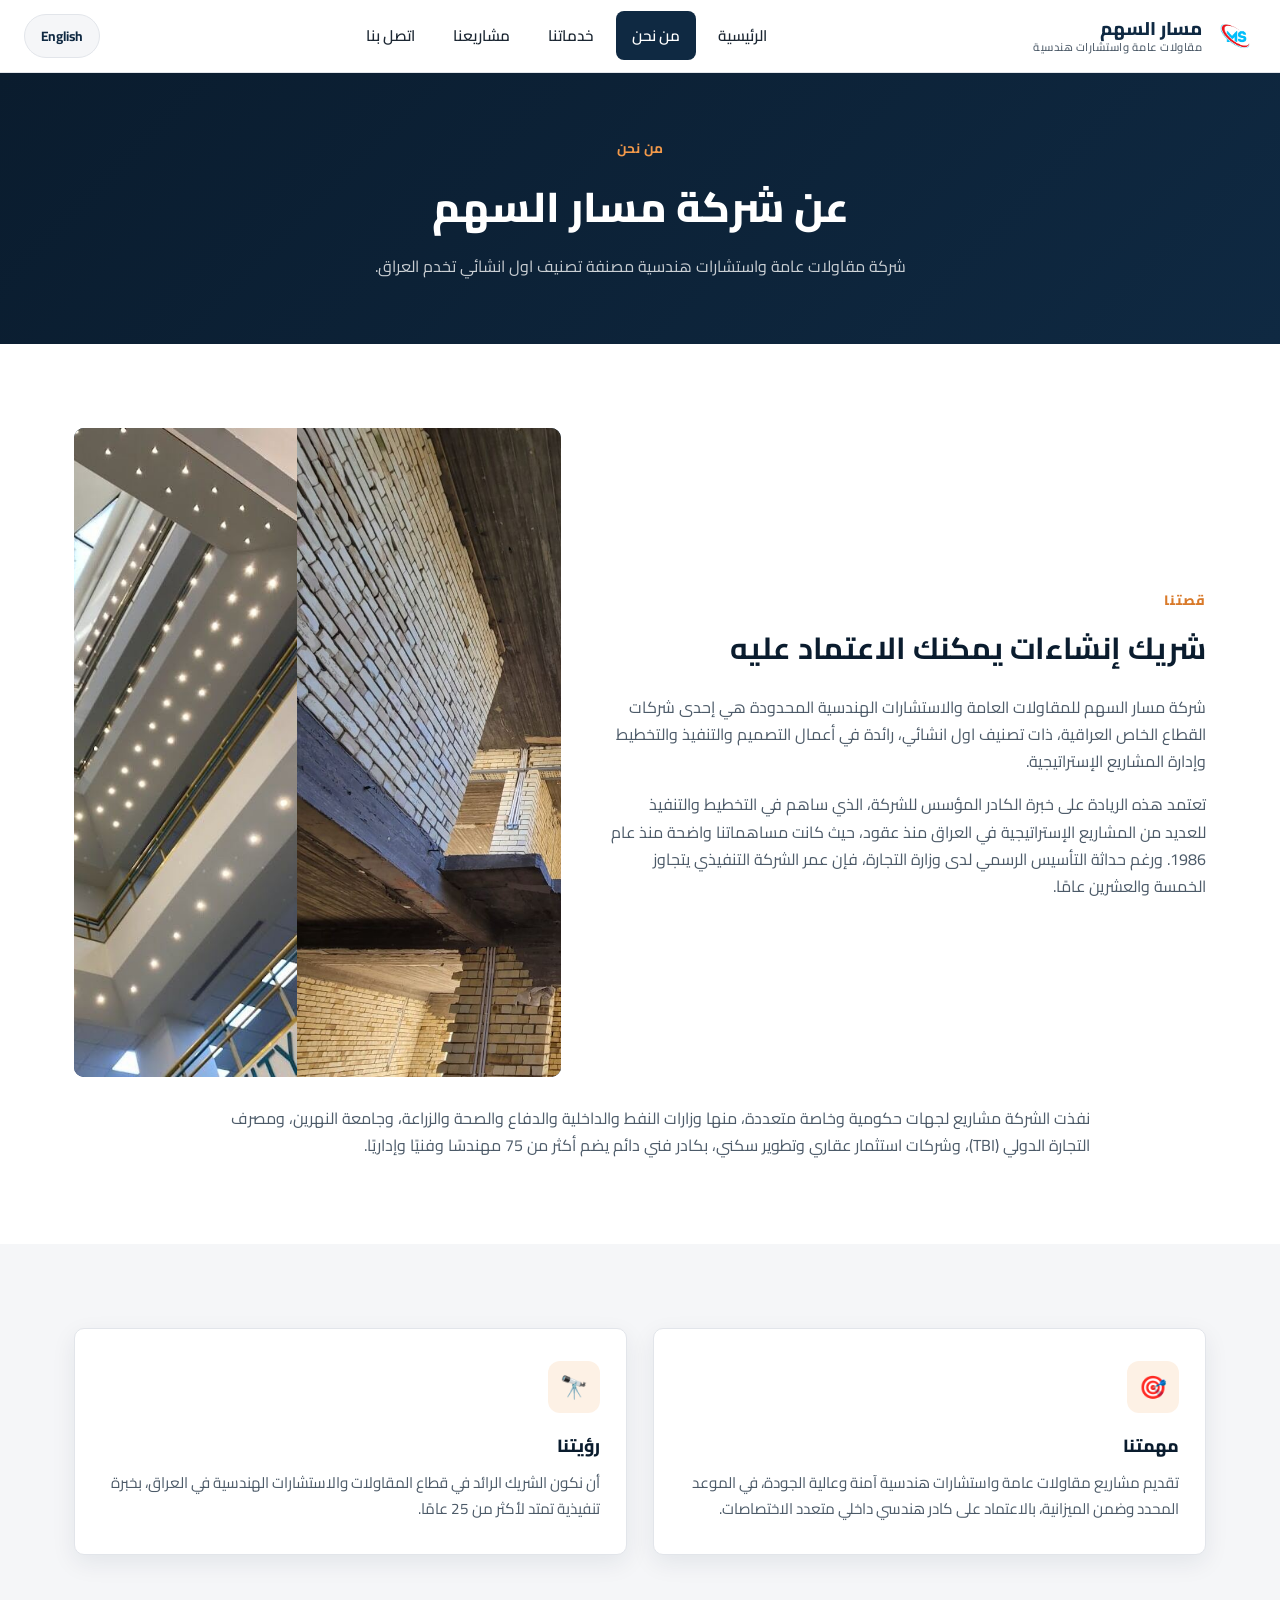
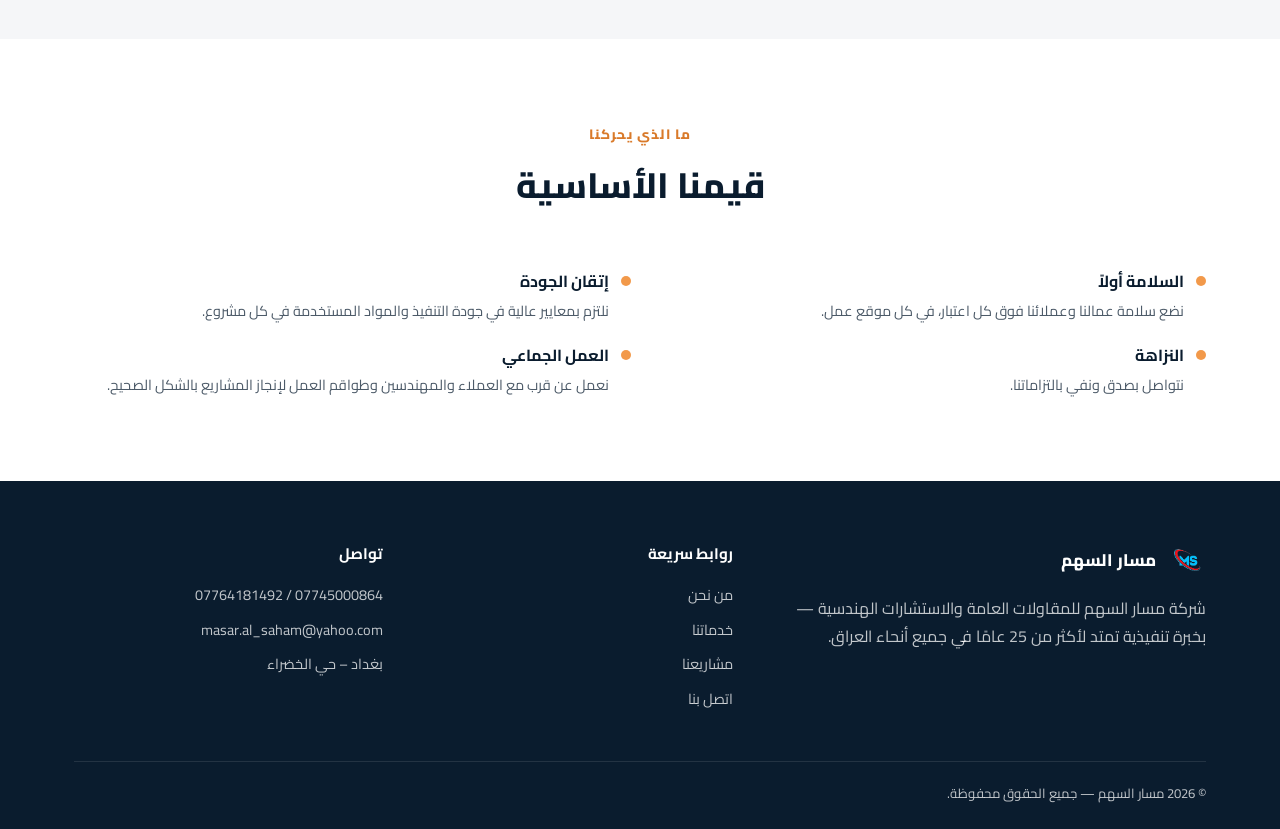
==== commit 0c585d65: "Add files via upload" ====
--- a/about.html
+++ b/about.html
@@ -53,8 +53,13 @@
       <p style="color:var(--text-mid); margin-bottom:16px;" data-i18n="about.story.p1">شركة مسار السهم للمقاولات العامة والاستشارات الهندسية المحدودة هي إحدى شركات القطاع الخاص العراقية، ذات تصنيف اول انشائي، رائدة في أعمال التصميم والتنفيذ والتخطيط وإدارة المشاريع الإستراتيجية.</p>
       <p style="color:var(--text-mid);" data-i18n="about.story.p2">تعتمد هذه الريادة على خبرة الكادر المؤسس للشركة، الذي ساهم في التخطيط والتنفيذ للعديد من المشاريع الإستراتيجية في العراق منذ عقود، حيث كانت مساهماتنا واضحة منذ عام 1986. ورغم حداثة التأسيس الرسمي لدى وزارة التجارة، فإن عمر الشركة التنفيذي يتجاوز الخمسة والعشرين عامًا.</p>
     </div>
-    <div class="about-media" style="padding:0; overflow:hidden;">
-      <img src="assets/proj1-karbala-3.jpg" alt="Masar Al-Saham construction site" style="width:100%; height:100%; object-fit:cover; border-radius:var(--radius);">
+    <div class="about-media about-carousel" style="padding:0; overflow:hidden; position:relative;">
+      <img class="about-carousel-img is-active" src="assets/proj1-karbala-3.jpg" alt="Masar Al-Saham construction site — Karbala Gate">
+      <img class="about-carousel-img" src="assets/proj2-shanashil.jpg" alt="Masar Al-Saham construction site — Shanashil Baghdad">
+      <img class="about-carousel-img" src="assets/proj3-najaf-1.jpg" alt="Masar Al-Saham construction site — Bidour Al-Najaf">
+      <img class="about-carousel-img" src="assets/proj5-tbi-1.jpg" alt="Masar Al-Saham construction site — TBI Bank">
+      <img class="about-carousel-img" src="assets/proj6-nahrain.jpg" alt="Masar Al-Saham construction site — Al-Nahrain University">
+      <img class="about-carousel-img" src="assets/proj7-interior.jpg" alt="Masar Al-Saham construction site — Ministry of Interior">
     </div>
   </div>
   <div class="container">
@@ -127,4 +132,32 @@
           <span data-i18n="brand.name">مسار السهم</span>
         </div>
         <p data-i18n="footer.about.text">شركة مسار السهم للمقاولات العامة والاستشارات الهندسية — بخبرة تنفيذية تمتد لأكثر من 25 عامًا في جميع أنحاء العراق.</p>
-    +      </div>
+      <div class="footer-col">
+        <h4 data-i18n="footer.quicklinks.title">روابط سريعة</h4>
+        <ul>
+          <li><a href="about.html" data-i18n="nav.about">من نحن</a></li>
+          <li><a href="services.html" data-i18n="nav.services">خدماتنا</a></li>
+          <li><a href="projects.html" data-i18n="nav.projects">مشاريعنا</a></li>
+          <li><a href="contact.html" data-i18n="nav.contact">اتصل بنا</a></li>
+        </ul>
+      </div>
+      <div class="footer-col">
+        <h4 data-i18n="footer.contact.title">تواصل</h4>
+        <ul>
+          <li data-i18n="contact.phone.value">07745000864 / 07764181492</li>
+          <li data-i18n="contact.email.value">masar.al_saham@yahoo.com</li>
+          <li data-i18n="contact.address.value">بغداد – حي الخضراء</li>
+        </ul>
+      </div>
+    </div>
+    <div class="footer-bottom">
+      <span>© <span id="footer-year">2026</span> <span data-i18n="brand.name">مسار السهم</span> — <span data-i18n="footer.rights">جميع الحقوق محفوظة.</span></span>
+    </div>
+  </div>
+</footer>
+
+<script src="js/i18n.js"></script>
+<script src="js/main.js"></script>
+</body>
+</html>
--- a/css/style.css
+++ b/css/style.css
@@ -308,6 +308,9 @@
 }
 .project-body h3 { margin: 0 0 6px; font-size: 1.05rem; color: var(--navy-dark); font-weight: 800; }
 .project-body .loc { color: var(--text-mid); font-size: 0.85rem; }
+.project-body .detail { color: var(--text-mid); font-size: 0.82rem; margin-top: 8px; line-height: 1.5; }
+.project-thumb img { width: 100%; height: 100%; object-fit: cover; display: block; }
+.project-thumb { padding: 0; background: var(--grey-line); }
 
 /* ===== About page ===== */
 .about-grid { display: grid; grid-template-columns: 1.1fr 0.9fr; gap: 50px; align-items: center; }
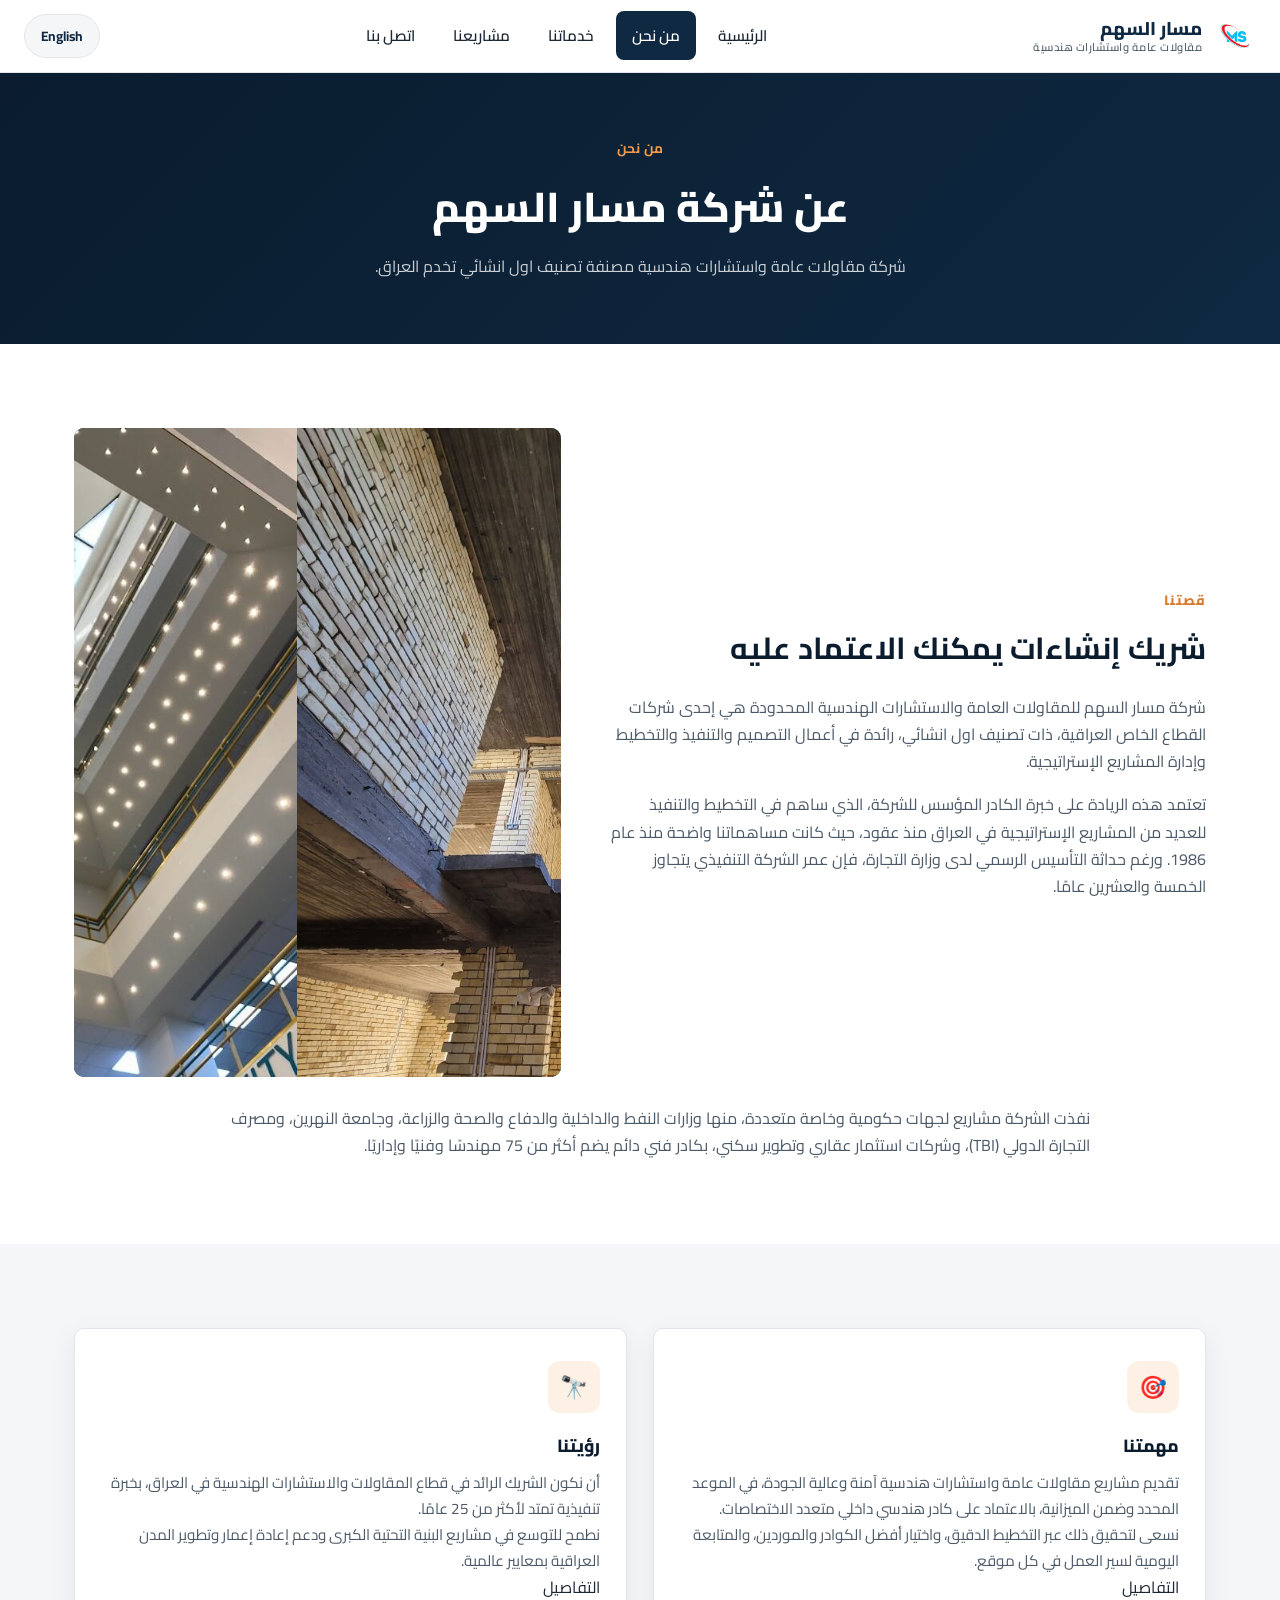
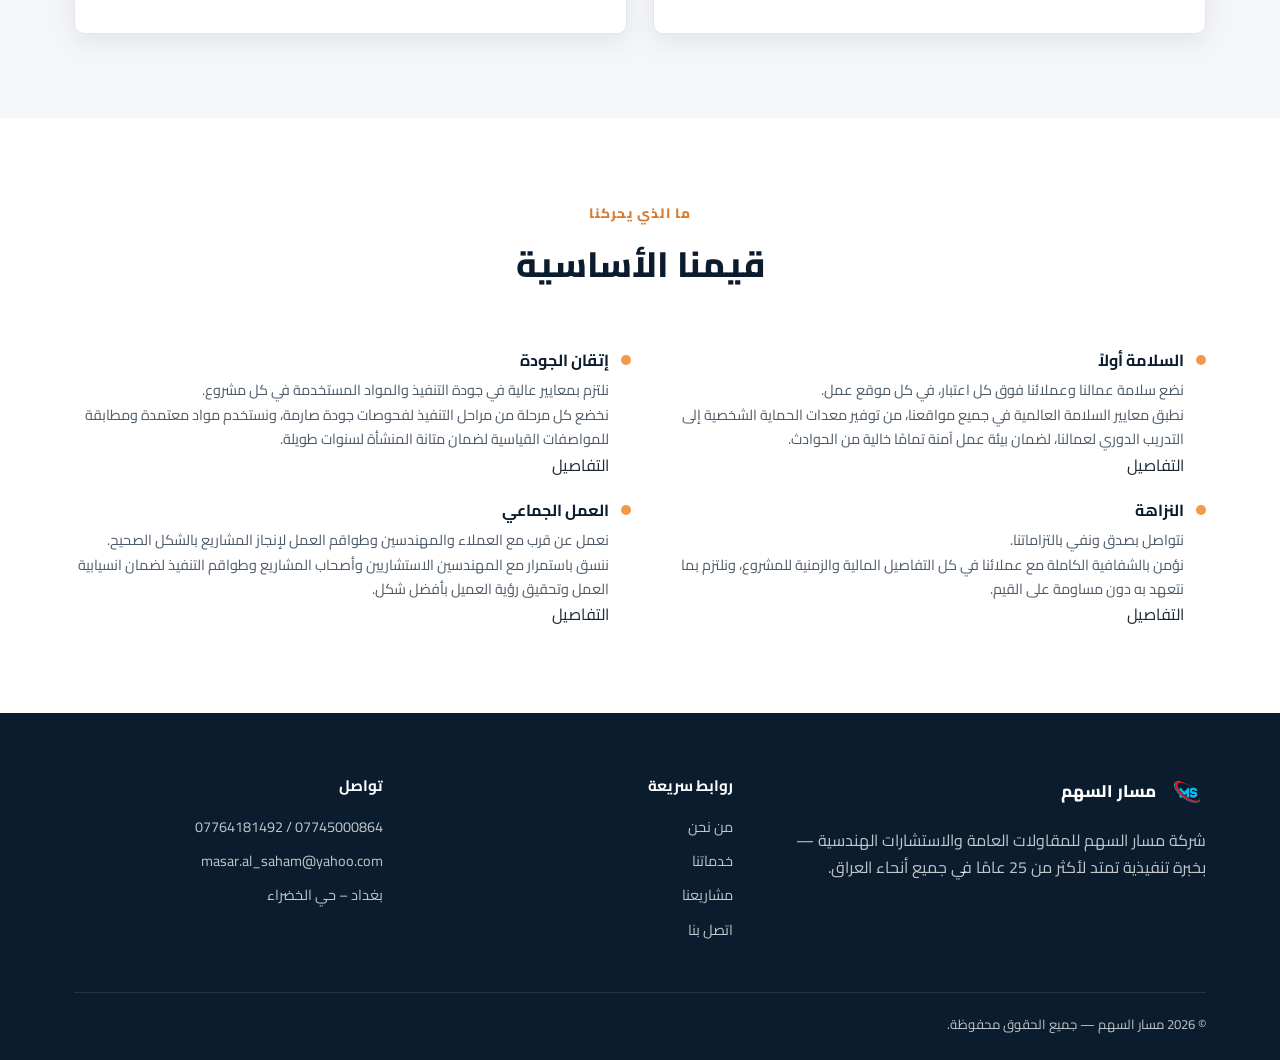
==== commit 40137d82: "Add files via upload" ====
--- a/about.html
+++ b/about.html
@@ -70,15 +70,19 @@
 <section class="section-alt">
   <div class="container">
     <div class="grid grid-2">
-      <div class="card">
+      <div class="card expandable">
         <div class="icon">🎯</div>
         <h3 data-i18n="about.mission.title">مهمتنا</h3>
         <p data-i18n="about.mission.desc">تقديم مشاريع مقاولات عامة واستشارات هندسية آمنة وعالية الجودة، في الموعد المحدد وضمن الميزانية.</p>
+        <p class="card-more" data-i18n="about.mission.more">نسعى لتحقيق ذلك عبر التخطيط الدقيق، واختيار أفضل الكوادر والموردين، والمتابعة اليومية لسير العمل في كل موقع.</p>
+        <span class="expand-hint" data-i18n="ui.moreDetails">التفاصيل</span>
       </div>
-      <div class="card">
+      <div class="card expandable">
         <div class="icon">🔭</div>
         <h3 data-i18n="about.vision.title">رؤيتنا</h3>
         <p data-i18n="about.vision.desc">أن نكون الشريك الرائد في قطاع المقاولات والاستشارات الهندسية في العراق.</p>
+        <p class="card-more" data-i18n="about.vision.more">نطمح للتوسع في مشاريع البنية التحتية الكبرى ودعم إعادة إعمار وتطوير المدن العراقية بمعايير عالمية.</p>
+        <span class="expand-hint" data-i18n="ui.moreDetails">التفاصيل</span>
       </div>
     </div>
   </div>
@@ -91,32 +95,40 @@
       <h2 data-i18n="about.values.title">قيمنا الأساسية</h2>
     </div>
     <div class="value-list">
-      <div class="value-item">
+      <div class="value-item expandable">
         <div class="dot"></div>
         <div>
           <h4 data-i18n="value1.title">السلامة أولاً</h4>
           <p data-i18n="value1.desc">نضع سلامة عمالنا وعملائنا فوق كل اعتبار.</p>
+          <p class="card-more" data-i18n="value1.more">نطبق معايير السلامة العالمية في جميع مواقعنا، من توفير معدات الحماية الشخصية إلى التدريب الدوري لعمالنا، لضمان بيئة عمل آمنة تمامًا خالية من الحوادث.</p>
+          <span class="expand-hint" data-i18n="ui.moreDetails">التفاصيل</span>
         </div>
       </div>
-      <div class="value-item">
+      <div class="value-item expandable">
         <div class="dot"></div>
         <div>
           <h4 data-i18n="value2.title">إتقان الجودة</h4>
           <p data-i18n="value2.desc">نلتزم بمعايير عالية في جودة التنفيذ والمواد.</p>
+          <p class="card-more" data-i18n="value2.more">نخضع كل مرحلة من مراحل التنفيذ لفحوصات جودة صارمة، ونستخدم مواد معتمدة ومطابقة للمواصفات القياسية لضمان متانة المنشأة لسنوات طويلة.</p>
+          <span class="expand-hint" data-i18n="ui.moreDetails">التفاصيل</span>
         </div>
       </div>
-      <div class="value-item">
+      <div class="value-item expandable">
         <div class="dot"></div>
         <div>
           <h4 data-i18n="value3.title">النزاهة</h4>
           <p data-i18n="value3.desc">نتواصل بصدق ونفي بالتزاماتنا.</p>
+          <p class="card-more" data-i18n="value3.more">نؤمن بالشفافية الكاملة مع عملائنا في كل التفاصيل المالية والزمنية للمشروع، ونلتزم بما نتعهد به دون مساومة على القيم.</p>
+          <span class="expand-hint" data-i18n="ui.moreDetails">التفاصيل</span>
         </div>
       </div>
-      <div class="value-item">
+      <div class="value-item expandable">
         <div class="dot"></div>
         <div>
           <h4 data-i18n="value4.title">العمل الجماعي</h4>
           <p data-i18n="value4.desc">نعمل عن قرب مع العملاء والمهندسين وطواقم العمل.</p>
+          <p class="card-more" data-i18n="value4.more">ننسق باستمرار مع المهندسين الاستشاريين وأصحاب المشاريع وطواقم التنفيذ لضمان انسيابية العمل وتحقيق رؤية العميل بأفضل شكل.</p>
+          <span class="expand-hint" data-i18n="ui.moreDetails">التفاصيل</span>
         </div>
       </div>
     </div>
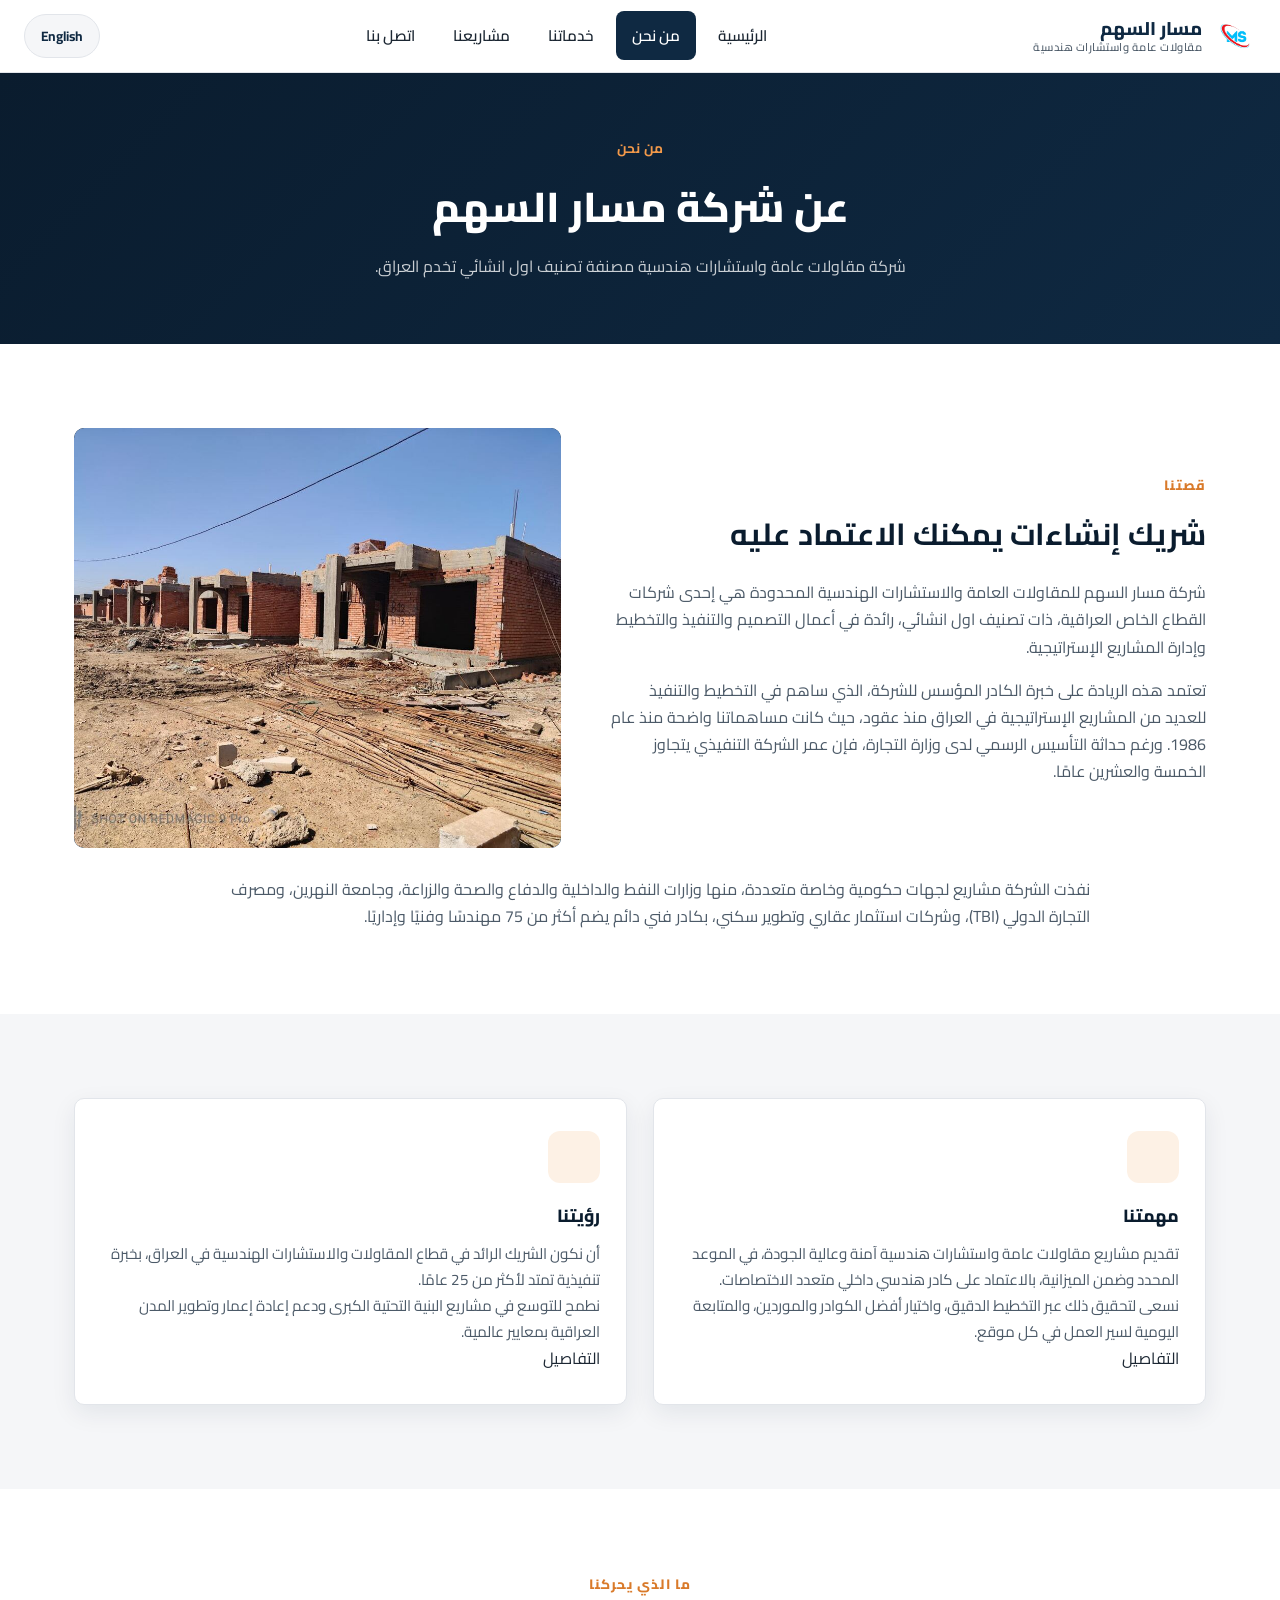
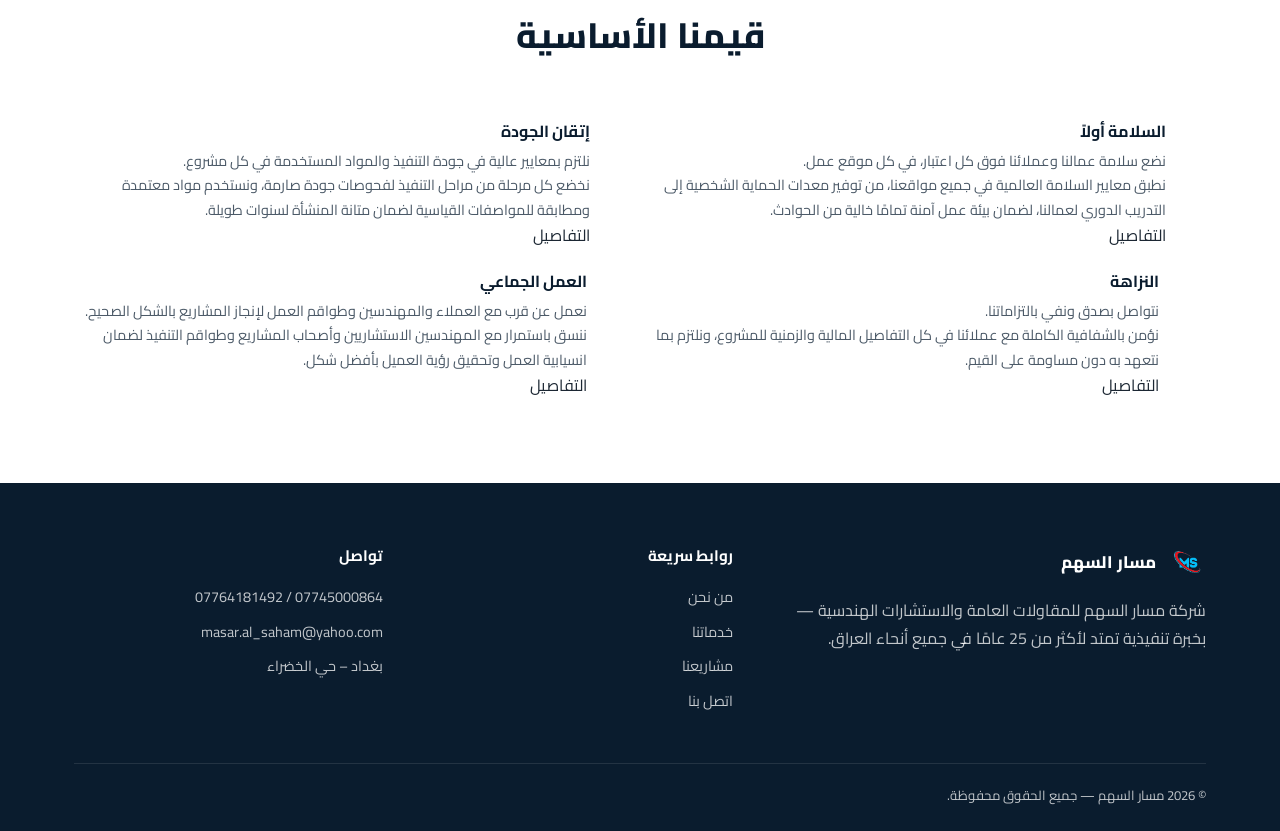
==== commit fdf58d55: "Add files via upload" ====
--- a/about.html
+++ b/about.html
@@ -11,7 +11,7 @@
 </head>
 <body>
 
-
+<div class="topbar"></div>
 <header class="site-header">
   <div class="header-inner">
     <a href="index.html" class="brand">
@@ -39,7 +39,7 @@
   </div>
 </header>
 
-<section class="page-hero">
+<section class="page-hero" style="--hero-img:url('assets/proj6-nahrain.jpg');">
   <div class="breadcrumb" data-i18n="about.hero.crumb">من نحن</div>
   <h1 data-i18n="about.hero.title">عن شركة مسار السهم</h1>
   <p data-i18n="about.hero.desc">شركة مقاولات عامة واستشارات هندسية مصنفة تصنيف اول انشائي تخدم العراق.</p>
@@ -47,13 +47,13 @@
 
 <section>
   <div class="container about-grid">
-    <div>
+    <div class="reveal">
       <span class="section-eyebrow" data-i18n="about.story.eyebrow">قصتنا</span>
       <h2 style="font-size:1.9rem; color:var(--navy-dark); margin:8px 0 20px;" data-i18n="about.story.title">شريك إنشاءات يمكنك الاعتماد عليه</h2>
       <p style="color:var(--text-mid); margin-bottom:16px;" data-i18n="about.story.p1">شركة مسار السهم للمقاولات العامة والاستشارات الهندسية المحدودة هي إحدى شركات القطاع الخاص العراقية، ذات تصنيف اول انشائي، رائدة في أعمال التصميم والتنفيذ والتخطيط وإدارة المشاريع الإستراتيجية.</p>
       <p style="color:var(--text-mid);" data-i18n="about.story.p2">تعتمد هذه الريادة على خبرة الكادر المؤسس للشركة، الذي ساهم في التخطيط والتنفيذ للعديد من المشاريع الإستراتيجية في العراق منذ عقود، حيث كانت مساهماتنا واضحة منذ عام 1986. ورغم حداثة التأسيس الرسمي لدى وزارة التجارة، فإن عمر الشركة التنفيذي يتجاوز الخمسة والعشرين عامًا.</p>
     </div>
-    <div class="about-media about-carousel" style="padding:0; overflow:hidden; position:relative;">
+    <div class="about-media about-carousel reveal" style="padding:0; overflow:hidden; position:relative;">
       <img class="about-carousel-img is-active" src="assets/proj1-karbala-3.jpg" alt="Masar Al-Saham construction site — Karbala Gate">
       <img class="about-carousel-img" src="assets/proj2-shanashil.jpg" alt="Masar Al-Saham construction site — Shanashil Baghdad">
       <img class="about-carousel-img" src="assets/proj3-najaf-1.jpg" alt="Masar Al-Saham construction site — Bidour Al-Najaf">
@@ -63,22 +63,22 @@
     </div>
   </div>
   <div class="container">
-    <p style="color:var(--text-mid); max-width:900px; margin:28px auto 0;" data-i18n="about.story.p3">نفذت الشركة مشاريع لجهات حكومية وخاصة متعددة، منها وزارات النفط والداخلية والدفاع والصحة والزراعة، وجامعة النهرين، ومصرف التجارة الدولي (TBI)، وشركات استثمار عقاري وتطوير سكني، بكادر فني دائم يضم أكثر من 75 مهندسًا وفنيًا وإداريًا.</p>
+    <p class="reveal" style="color:var(--text-mid); max-width:900px; margin:28px auto 0;" data-i18n="about.story.p3">نفذت الشركة مشاريع لجهات حكومية وخاصة متعددة، منها وزارات النفط والداخلية والدفاع والصحة والزراعة، وجامعة النهرين، ومصرف التجارة الدولي (TBI)، وشركات استثمار عقاري وتطوير سكني، بكادر فني دائم يضم أكثر من 75 مهندسًا وفنيًا وإداريًا.</p>
   </div>
 </section>
 
 <section class="section-alt">
   <div class="container">
     <div class="grid grid-2">
-      <div class="card expandable">
-        <div class="icon">🎯</div>
+      <div class="card expandable reveal">
+        <div class="icon icon-badge" data-icon="target"></div>
         <h3 data-i18n="about.mission.title">مهمتنا</h3>
         <p data-i18n="about.mission.desc">تقديم مشاريع مقاولات عامة واستشارات هندسية آمنة وعالية الجودة، في الموعد المحدد وضمن الميزانية.</p>
         <p class="card-more" data-i18n="about.mission.more">نسعى لتحقيق ذلك عبر التخطيط الدقيق، واختيار أفضل الكوادر والموردين، والمتابعة اليومية لسير العمل في كل موقع.</p>
         <span class="expand-hint" data-i18n="ui.moreDetails">التفاصيل</span>
       </div>
-      <div class="card expandable">
-        <div class="icon">🔭</div>
+      <div class="card expandable reveal" style="--reveal-delay:.1s">
+        <div class="icon icon-badge" data-icon="eye"></div>
         <h3 data-i18n="about.vision.title">رؤيتنا</h3>
         <p data-i18n="about.vision.desc">أن نكون الشريك الرائد في قطاع المقاولات والاستشارات الهندسية في العراق.</p>
         <p class="card-more" data-i18n="about.vision.more">نطمح للتوسع في مشاريع البنية التحتية الكبرى ودعم إعادة إعمار وتطوير المدن العراقية بمعايير عالمية.</p>
@@ -90,13 +90,13 @@
 
 <section>
   <div class="container">
-    <div class="section-head">
+    <div class="section-head reveal">
       <span class="section-eyebrow" data-i18n="about.values.eyebrow">ما الذي يحركنا</span>
       <h2 data-i18n="about.values.title">قيمنا الأساسية</h2>
     </div>
     <div class="value-list">
-      <div class="value-item expandable">
-        <div class="dot"></div>
+      <div class="value-item expandable reveal">
+        <div class="icon icon-badge" data-icon="hardHat" style="width:48px;height:48px;border-radius:12px;"></div>
         <div>
           <h4 data-i18n="value1.title">السلامة أولاً</h4>
           <p data-i18n="value1.desc">نضع سلامة عمالنا وعملائنا فوق كل اعتبار.</p>
@@ -104,8 +104,8 @@
           <span class="expand-hint" data-i18n="ui.moreDetails">التفاصيل</span>
         </div>
       </div>
-      <div class="value-item expandable">
-        <div class="dot"></div>
+      <div class="value-item expandable reveal" style="--reveal-delay:.06s">
+        <div class="icon icon-badge" data-icon="award" style="width:48px;height:48px;border-radius:12px;"></div>
         <div>
           <h4 data-i18n="value2.title">إتقان الجودة</h4>
           <p data-i18n="value2.desc">نلتزم بمعايير عالية في جودة التنفيذ والمواد.</p>
@@ -113,8 +113,8 @@
           <span class="expand-hint" data-i18n="ui.moreDetails">التفاصيل</span>
         </div>
       </div>
-      <div class="value-item expandable">
-        <div class="dot"></div>
+      <div class="value-item expandable reveal" style="--reveal-delay:.12s">
+        <div class="icon icon-badge" data-icon="scale" style="width:48px;height:48px;border-radius:12px;"></div>
         <div>
           <h4 data-i18n="value3.title">النزاهة</h4>
           <p data-i18n="value3.desc">نتواصل بصدق ونفي بالتزاماتنا.</p>
@@ -122,8 +122,8 @@
           <span class="expand-hint" data-i18n="ui.moreDetails">التفاصيل</span>
         </div>
       </div>
-      <div class="value-item expandable">
-        <div class="dot"></div>
+      <div class="value-item expandable reveal" style="--reveal-delay:.18s">
+        <div class="icon icon-badge" data-icon="users" style="width:48px;height:48px;border-radius:12px;"></div>
         <div>
           <h4 data-i18n="value4.title">العمل الجماعي</h4>
           <p data-i18n="value4.desc">نعمل عن قرب مع العملاء والمهندسين وطواقم العمل.</p>
--- a/css/style.css
+++ b/css/style.css
@@ -324,6 +324,18 @@
   text-align: center;
   padding: 24px;
 }
+.about-carousel { min-height: 340px; height: 420px; }
+.about-carousel-img {
+  position: absolute;
+  inset: 0;
+  width: 100%;
+  height: 100%;
+  object-fit: cover;
+  opacity: 0;
+  transition: opacity 1.2s ease-in-out;
+  border-radius: var(--radius);
+}
+.about-carousel-img.is-active { opacity: 1; }
 .value-list { display: grid; grid-template-columns: repeat(2, 1fr); gap: 18px; margin-top: 20px; }
 .value-item { display: flex; gap: 12px; align-items: flex-start; }
 .value-item .dot {
@@ -459,11 +471,39 @@
 
 @media (max-width: 720px) {
   .main-nav { position: fixed; top: 68px; inset-inline: 0; background: var(--white); border-bottom: 1px solid var(--grey-line); box-shadow: var(--shadow); transform: translateY(-150%); opacity: 0; transition: all 0.25s ease; }
-  .main-nav.open { transform: translateY(0); opacity: 1; }
-  .main-nav ul { flex-direction: column; padding: 14px; gap: 4px; }
-  .main-nav a { display: block; }
-  .nav-toggle { display: flex; }
-  .grid-4, .grid-3, .grid-2, .form-row { grid-template-columns: 1fr; }
-  .hero-inner { padding: 70px 20px 90px; }
-  section { padding: 60px 0; }
-}
+  .main-nav.open { transform: translateY(0); 
+/* ===== Expandable cards (click for more detail) ===== */
+.expandable { cursor: pointer; position: relative; }
+.expandable:hover { transform: translateY(-4px); box-shadow: var(--shadow-strong); }
+.value-item.expandable:hover { transform: none; }
+.service-row.expandable { cursor: pointer; }
+.card-more {
+  max-height: 0;
+  overflow: hidden;
+  opacity: 0;
+  margin-top: 0;
+  font-size: 0.88rem;
+  line-height: 1.6;
+  color: var(--text-mid);
+  transition: max-height 0.4s ease, opacity 0.3s ease, margin-top 0.4s ease;
+}
+.expandable.open .card-more {
+  max-height: 260px;
+  opacity: 1;
+  margin-top: 12px;
+}
+.expand-hint {
+  display: inline-block;
+  margin-top: 10px;
+  font-size: 0.78rem;
+  font-weight: 700;
+  color: var(--orange-dark);
+  letter-spacing: 0.3px;
+}
+.expand-hint::after {
+  content: "+";
+  display: inline-block;
+  margin-inline-start: 4px;
+  transition: transform 0.3s ease;
+}
+.expandable.open .expand-hint::after { transform: rotate(45deg); }
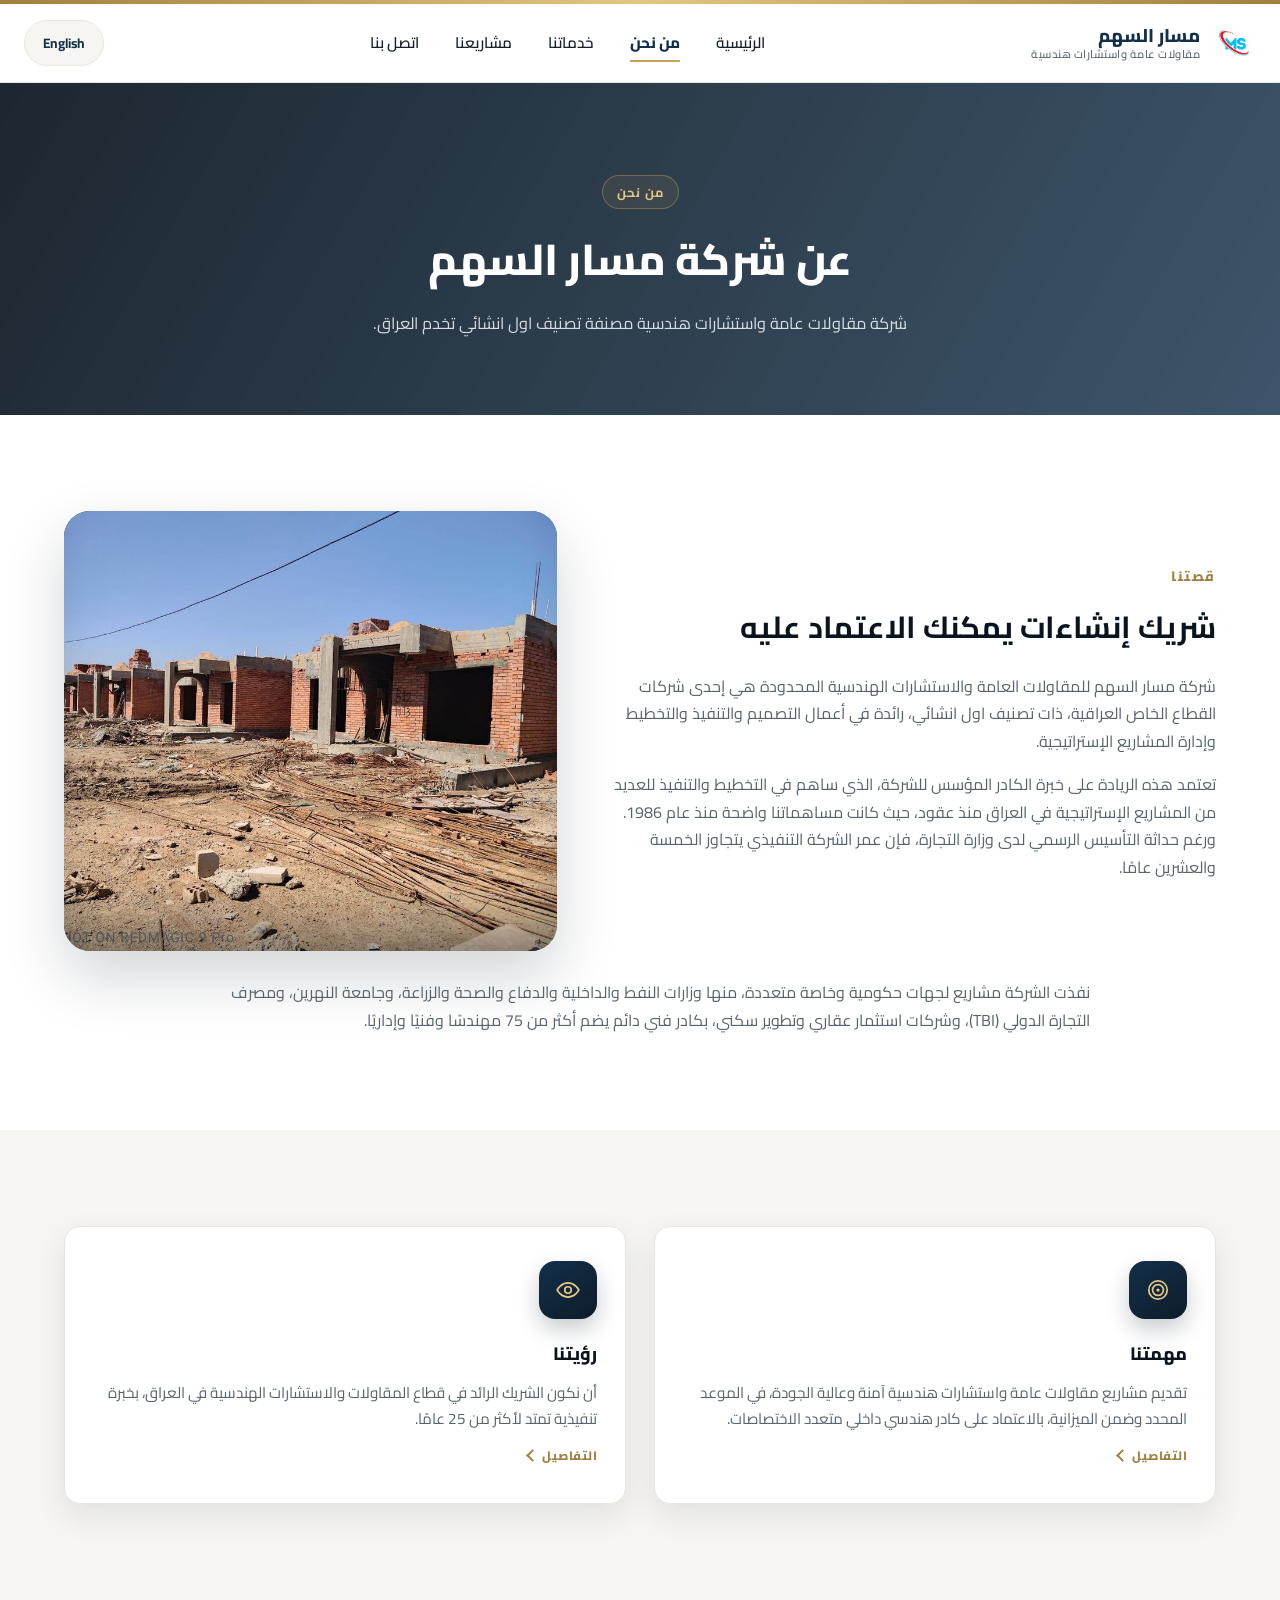
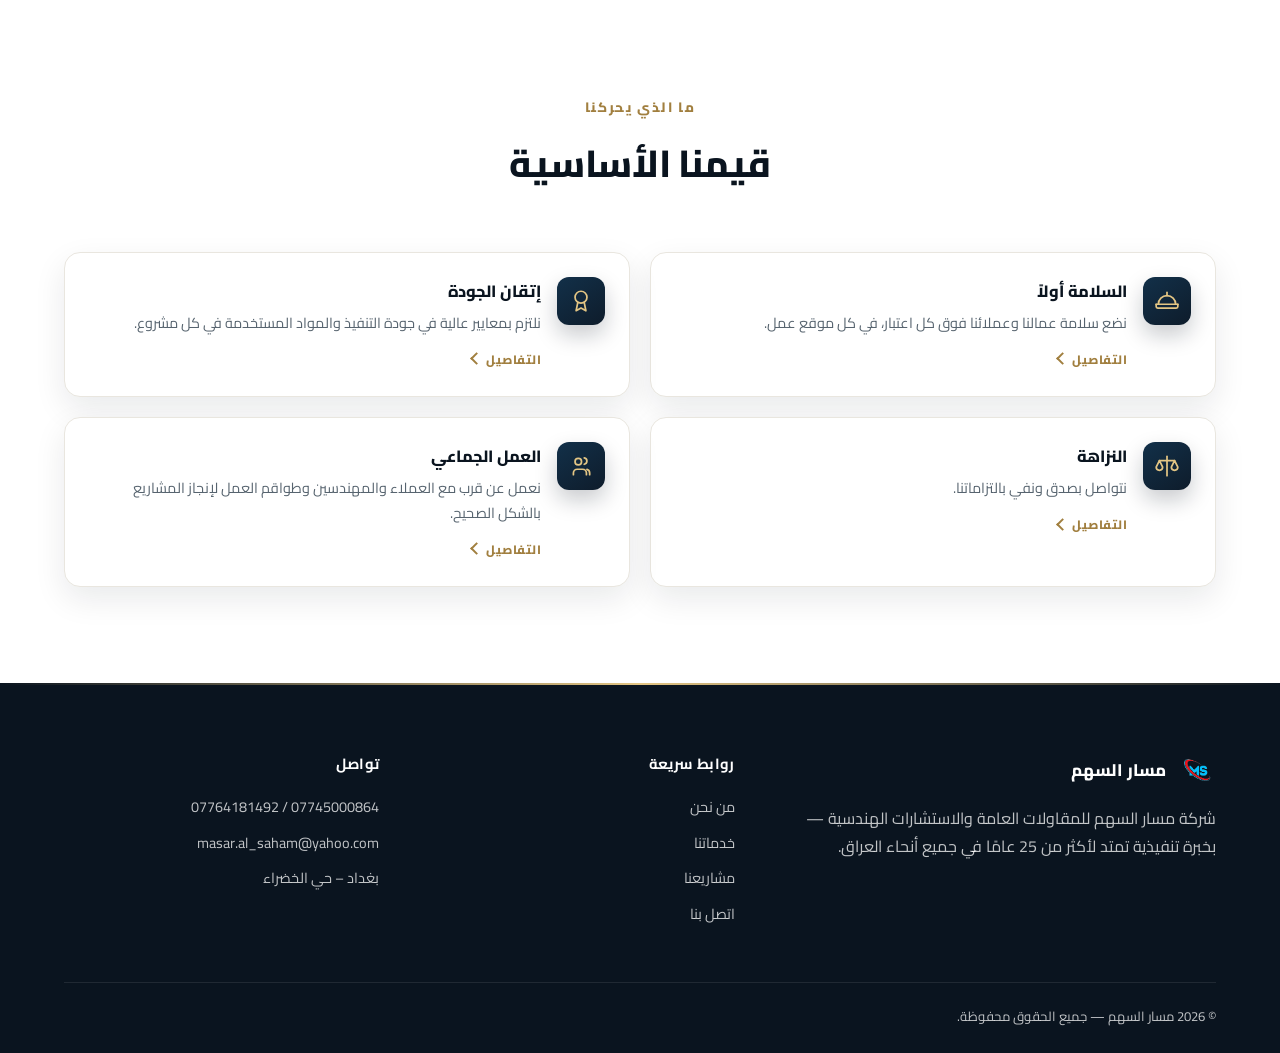
==== commit 516b48d7: "Add files via upload Update contact phone number" ====
--- a/about.html
+++ b/about.html
@@ -157,7 +157,7 @@
       <div class="footer-col">
         <h4 data-i18n="footer.contact.title">تواصل</h4>
         <ul>
-          <li data-i18n="contact.phone.value">07745000864 / 07764181492</li>
+          <li data-i18n="contact.phone.value">07731559558</li>
           <li data-i18n="contact.email.value">masar.al_saham@yahoo.com</li>
           <li data-i18n="contact.address.value">بغداد – حي الخضراء</li>
         </ul>
--- a/css/style.css
+++ b/css/style.css
@@ -1,19 +1,28 @@
-/* ===== Masar Al-Saham Company — Stylesheet ===== */
+/* ===== Masar Al-Saham Company — Stylesheet (Premium Redesign) ===== */
 
 :root {
-  --navy: #0f2942;
-  --navy-dark: #0a1c2e;
-  --navy-light: #16406b;
-  --orange: #f2994a;
-  --orange-dark: #d97a2a;
-  --grey-bg: #f5f6f8;
-  --grey-line: #e2e5ea;
-  --text-dark: #1c2733;
-  --text-mid: #4c5a68;
+  /* Core palette — deep engineering navy + brushed gold accent */
+  --navy: #123049;
+  --navy-dark: #0a141f;
+  --navy-light: #1a4266;
+  --navy-900: #0e1c2b;
+  --navy-line: rgba(255,255,255,0.09);
+  --orange: #c9a15a;         /* now "gold" — kept var name for compatibility */
+  --orange-dark: #a17f3f;
+  --gold-light: #e3c584;
+  --grey-bg: #f6f5f2;
+  --grey-line: #e9e6df;
+  --text-dark: #16212c;
+  --text-mid: #57646f;
+  --text-soft: #8b97a1;
   --white: #ffffff;
-  --radius: 10px;
-  --shadow: 0 8px 24px rgba(15, 41, 66, 0.08);
-  --shadow-strong: 0 14px 34px rgba(15, 41, 66, 0.16);
+  --radius: 16px;
+  --radius-sm: 10px;
+  --radius-lg: 26px;
+  --shadow: 0 12px 32px rgba(10,20,31,0.09);
+  --shadow-strong: 0 26px 60px rgba(10,20,31,0.18);
+  --shadow-gold: 0 14px 30px rgba(169,131,63,0.32);
+  --ease: cubic-bezier(.22,.61,.36,1);
   font-size: 16px;
 }
 
@@ -29,8 +38,9 @@
   font-family: "Cairo", "Segoe UI", Tahoma, Arial, sans-serif;
   color: var(--text-dark);
   background: var(--white);
-  line-height: 1.7;
+  line-height: 1.72;
   -webkit-font-smoothing: antialiased;
+  overflow-x: hidden;
 }
 
 img { max-width: 100%; display: block; }
@@ -40,56 +50,94 @@
 
 .container {
   width: 100%;
-  max-width: 1180px;
+  max-width: 1200px;
   margin: 0 auto;
   padding: 0 24px;
+}
+
+/* ===== Scroll reveal ===== */
+.reveal {
+  opacity: 0;
+  transform: translateY(26px);
+  transition: opacity 0.7s var(--ease), transform 0.7s var(--ease);
+  transition-delay: var(--reveal-delay, 0s);
+}
+.reveal.is-visible { opacity: 1; transform: translateY(0); }
+@media (prefers-reduced-motion: reduce) {
+  .reveal { opacity: 1; transform: none; transition: none; }
 }
 
 /* ===== Buttons ===== */
 .btn {
   display: inline-flex;
   align-items: center;
-  gap: 8px;
-  padding: 13px 28px;
+  gap: 10px;
+  padding: 15px 32px;
   border-radius: 999px;
   font-weight: 700;
   font-size: 0.95rem;
+  letter-spacing: 0.2px;
   border: 2px solid transparent;
-  transition: all 0.2s ease;
+  transition: transform 0.28s var(--ease), box-shadow 0.28s var(--ease), background 0.28s var(--ease), color 0.28s var(--ease), border-color 0.28s var(--ease);
+  position: relative;
 }
 .btn-primary {
-  background: var(--orange);
+  background: linear-gradient(135deg, var(--gold-light), var(--orange) 55%, var(--orange-dark));
   color: var(--navy-dark);
-}
-.btn-primary:hover { background: var(--orange-dark); transform: translateY(-2px); }
+  box-shadow: 0 10px 24px rgba(169,131,63,0.28);
+}
+.btn-primary:hover { transform: translateY(-3px); box-shadow: var(--shadow-gold); }
 .btn-outline {
-  background: transparent;
-  border-color: rgba(255,255,255,0.6);
+  background: rgba(255,255,255,0.04);
+  border-color: rgba(255,255,255,0.55);
   color: var(--white);
-}
-.btn-outline:hover { background: rgba(255,255,255,0.12); transform: translateY(-2px); }
+  backdrop-filter: blur(2px);
+}
+.btn-outline:hover { background: rgba(255,255,255,0.14); border-color: var(--white); transform: translateY(-3px); }
 .btn-outline-dark {
   background: transparent;
   border-color: var(--navy);
   color: var(--navy);
 }
-.btn-outline-dark:hover { background: var(--navy); color: var(--white); }
+.btn-outline-dark:hover { background: var(--navy); color: var(--white); border-color: var(--navy); transform: translateY(-3px); }
+
+/* ===== Icons (inline SVG injected via data-icon) ===== */
+.icon svg { width: 26px; height: 26px; display: block; }
+.icon-badge {
+  width: 58px; height: 58px;
+  border-radius: 16px;
+  display: flex; align-items: center; justify-content: center;
+  background: linear-gradient(145deg, var(--navy), var(--navy-900));
+  color: var(--gold-light);
+  box-shadow: 0 10px 22px rgba(10,20,31,0.22);
+  flex-shrink: 0;
+  transition: transform 0.35s var(--ease);
+}
+.card:hover .icon-badge, .service-row:hover .icon-badge { transform: translateY(-3px) scale(1.04); }
 
 /* ===== Header ===== */
+.topbar {
+  height: 4px;
+  background: linear-gradient(90deg, var(--orange-dark), var(--gold-light), var(--orange-dark));
+}
 .site-header {
   position: sticky;
   top: 0;
   z-index: 100;
-  background: rgba(255,255,255,0.97);
-  backdrop-filter: blur(6px);
+  background: rgba(255,255,255,0.92);
+  backdrop-filter: blur(10px);
   border-bottom: 1px solid var(--grey-line);
-}
+  transition: box-shadow 0.3s var(--ease), padding 0.3s var(--ease);
+}
+.site-header.scrolled { box-shadow: 0 8px 24px rgba(10,20,31,0.08); }
 .header-inner {
   display: flex;
   align-items: center;
   justify-content: space-between;
-  padding: 14px 24px;
-}
+  padding: 16px 24px;
+  transition: padding 0.3s var(--ease);
+}
+.site-header.scrolled .header-inner { padding: 11px 24px; }
 .brand {
   display: flex;
   align-items: center;
@@ -98,35 +146,47 @@
   font-size: 1.15rem;
   color: var(--navy);
 }
-.brand img { width: 42px; height: 42px; }
+.brand img { width: 44px; height: 44px; transition: width 0.3s var(--ease), height 0.3s var(--ease); }
+.site-header.scrolled .brand img { width: 38px; height: 38px; }
 .brand .brand-text { display: flex; flex-direction: column; line-height: 1.2; }
 .brand .brand-text small { font-weight: 500; font-size: 0.7rem; color: var(--text-mid); letter-spacing: 0.5px; }
 
-.main-nav ul { display: flex; gap: 6px; align-items: center; }
+.main-nav ul { display: flex; gap: 4px; align-items: center; }
 .main-nav a {
+  position: relative;
   padding: 10px 16px;
   border-radius: 8px;
   font-weight: 600;
   font-size: 0.95rem;
   color: var(--text-dark);
-  transition: background 0.2s, color 0.2s;
-}
-.main-nav a:hover, .main-nav a.active {
-  background: var(--navy);
-  color: var(--white);
-}
+  transition: color 0.2s;
+}
+.main-nav a::after {
+  content: "";
+  position: absolute;
+  left: 16px; right: 16px; bottom: 5px;
+  height: 2px;
+  background: var(--orange);
+  transform: scaleX(0);
+  transform-origin: center;
+  transition: transform 0.3s var(--ease);
+}
+.main-nav a:hover { color: var(--navy); }
+.main-nav a:hover::after, .main-nav a.active::after { transform: scaleX(1); }
+.main-nav a.active { color: var(--navy); font-weight: 800; }
 
 .header-actions { display: flex; align-items: center; gap: 10px; }
 .lang-toggle {
   background: var(--grey-bg);
   border: 1px solid var(--grey-line);
   border-radius: 999px;
-  padding: 8px 16px;
+  padding: 9px 18px;
   font-weight: 700;
   font-size: 0.85rem;
   color: var(--navy);
-}
-.lang-toggle:hover { background: var(--grey-line); }
+  transition: background 0.2s, border-color 0.2s;
+}
+.lang-toggle:hover { background: var(--white); border-color: var(--orange); }
 
 .nav-toggle {
   display: none;
@@ -136,91 +196,146 @@
   gap: 5px;
   padding: 6px;
 }
-.nav-toggle span { width: 24px; height: 2.5px; background: var(--navy); border-radius: 2px; }
-
-/* ===== Hero ===== */
+.nav-toggle span { width: 24px; height: 2.5px; background: var(--navy); border-radius: 2px; transition: transform 0.25s, opacity 0.25s; }
+
+/* ===== Hero (home) ===== */
 .hero {
   position: relative;
-  background: linear-gradient(135deg, var(--navy-dark), var(--navy) 60%, var(--navy-light));
+  min-height: 88vh;
+  display: flex;
+  align-items: center;
   color: var(--white);
   overflow: hidden;
+  background: linear-gradient(135deg, var(--navy-dark) 0%, rgba(10,20,31,0.86) 42%, rgba(10,20,31,0.55) 100%), var(--hero-img, linear-gradient(135deg, var(--navy-dark), var(--navy)));
+  background-size: cover;
+  background-position: center 35%;
+}
+.hero-grid-pattern {
+  position: absolute;
+  inset: 0;
+  background-image:
+    repeating-linear-gradient(0deg, rgba(255,255,255,0.045) 0 1px, transparent 1px 64px),
+    repeating-linear-gradient(90deg, rgba(255,255,255,0.045) 0 1px, transparent 1px 64px);
+  z-index: 1;
+  mask-image: linear-gradient(180deg, rgba(0,0,0,0.9), transparent 85%);
 }
 .hero-inner {
   position: relative;
   z-index: 2;
-  padding: 100px 24px 120px;
-  max-width: 760px;
+  padding: 90px 24px 120px;
+  max-width: 780px;
   margin: 0 auto;
   text-align: center;
 }
 .hero-eyebrow {
-  display: inline-block;
-  background: rgba(242,153,74,0.16);
-  color: var(--orange);
-  border: 1px solid rgba(242,153,74,0.4);
-  padding: 6px 16px;
+  display: inline-flex;
+  align-items: center;
+  gap: 8px;
+  background: rgba(201,161,90,0.12);
+  color: var(--gold-light);
+  border: 1px solid rgba(201,161,90,0.45);
+  padding: 8px 18px;
   border-radius: 999px;
   font-size: 0.8rem;
   font-weight: 700;
-  letter-spacing: 0.5px;
-  margin-bottom: 22px;
+  letter-spacing: 0.6px;
+  margin-bottom: 26px;
 }
 .hero h1 {
-  font-size: clamp(2rem, 5vw, 3.2rem);
+  font-size: clamp(2.1rem, 5.2vw, 3.5rem);
   font-weight: 800;
-  margin: 0 0 18px;
-  line-height: 1.25;
+  margin: 0 0 20px;
+  line-height: 1.22;
+  letter-spacing: -0.5px;
+  text-shadow: 0 4px 30px rgba(0,0,0,0.35);
 }
 .hero p {
-  font-size: 1.1rem;
-  color: rgba(255,255,255,0.82);
-  margin: 0 0 34px;
-}
-.hero-cta { display: flex; gap: 14px; justify-content: center; flex-wrap: wrap; }
-.hero-stripes {
-  position: absolute;
-  inset: 0;
-  background-image: repeating-linear-gradient(135deg, rgba(242,153,74,0.06) 0 18px, transparent 18px 36px);
-  z-index: 1;
-}
+  font-size: 1.12rem;
+  color: rgba(255,255,255,0.86);
+  margin: 0 0 38px;
+  max-width: 620px;
+  margin-inline: auto;
+}
+.hero-cta { display: flex; gap: 16px; justify-content: center; flex-wrap: wrap; }
 .hero-shape {
   position: absolute;
-  bottom: -40px;
+  bottom: -2px;
   inset-inline: 0;
-  height: 60px;
+  height: 70px;
   background: var(--white);
-  clip-path: polygon(0 100%, 100% 100%, 100% 40%, 0 100%);
+  clip-path: polygon(0 100%, 100% 100%, 100% 45%, 0 100%);
+  z-index: 2;
+}
+.hero-scroll-cue {
+  position: absolute;
+  bottom: 26px;
+  left: 50%;
+  transform: translateX(-50%);
+  z-index: 3;
+  width: 22px; height: 34px;
+  border: 2px solid rgba(255,255,255,0.55);
+  border-radius: 20px;
+}
+.hero-scroll-cue::after {
+  content: "";
+  position: absolute;
+  top: 6px; left: 50%;
+  width: 4px; height: 8px;
+  background: var(--gold-light);
+  border-radius: 3px;
+  transform: translateX(-50%);
+  animation: scrollcue 1.8s ease-in-out infinite;
+}
+@keyframes scrollcue {
+  0% { opacity: 1; top: 6px; }
+  70% { opacity: 0; top: 16px; }
+  100% { opacity: 0; top: 16px; }
 }
 
 .page-hero {
-  background: linear-gradient(135deg, var(--navy-dark), var(--navy));
+  position: relative;
+  background: linear-gradient(120deg, rgba(10,20,31,0.92), rgba(18,48,73,0.82)), var(--hero-img, linear-gradient(135deg, var(--navy-dark), var(--navy)));
+  background-size: cover;
+  background-position: center;
   color: var(--white);
-  padding: 64px 24px;
+  padding: 92px 24px 78px;
   text-align: center;
 }
-.page-hero h1 { font-size: clamp(1.8rem, 4vw, 2.6rem); margin: 0 0 10px; font-weight: 800; }
-.page-hero p { color: rgba(255,255,255,0.78); max-width: 620px; margin: 0 auto; }
-.breadcrumb { font-size: 0.85rem; color: var(--orange); margin-bottom: 12px; font-weight: 700; letter-spacing: 0.5px; }
+.page-hero h1 { font-size: clamp(1.9rem, 4.2vw, 2.7rem); margin: 0 0 12px; font-weight: 800; letter-spacing: -0.3px; }
+.page-hero p { color: rgba(255,255,255,0.82); max-width: 620px; margin: 0 auto; font-size: 1.02rem; }
+.breadcrumb {
+  display: inline-block;
+  font-size: 0.8rem;
+  color: var(--gold-light);
+  margin-bottom: 14px;
+  font-weight: 700;
+  letter-spacing: 1px;
+  text-transform: uppercase;
+  padding: 5px 14px;
+  border: 1px solid rgba(201,161,90,0.4);
+  border-radius: 999px;
+  background: rgba(201,161,90,0.1);
+}
 
 /* ===== Sections ===== */
-section { padding: 84px 0; }
-.section-tight { padding: 60px 0; }
+section { padding: 96px 0; }
+.section-tight { padding: 64px 0; }
 .section-alt { background: var(--grey-bg); }
-.section-head { text-align: center; max-width: 640px; margin: 0 auto 52px; }
+.section-head { text-align: center; max-width: 640px; margin: 0 auto 56px; }
 .section-eyebrow {
   color: var(--orange-dark);
   font-weight: 800;
   font-size: 0.85rem;
-  letter-spacing: 1px;
+  letter-spacing: 1.6px;
   text-transform: uppercase;
-  margin-bottom: 10px;
+  margin-bottom: 12px;
   display: block;
 }
-.section-head h2 { font-size: clamp(1.6rem, 3.2vw, 2.2rem); margin: 0 0 12px; color: var(--navy-dark); font-weight: 800; }
+.section-head h2 { font-size: clamp(1.7rem, 3.2vw, 2.35rem); margin: 0 0 14px; color: var(--navy-dark); font-weight: 800; letter-spacing: -0.3px; }
 .section-head p { color: var(--text-mid); margin: 0; }
 
 /* ===== Cards / Grids ===== */
-.grid { display: grid; gap: 26px; }
+.grid { display: grid; gap: 28px; }
 .grid-4 { grid-template-columns: repeat(4, 1fr); }
 .grid-3 { grid-template-columns: repeat(3, 1fr); }
 .grid-2 { grid-template-columns: repeat(2, 1fr); }
@@ -229,50 +344,60 @@
   background: var(--white);
   border: 1px solid var(--grey-line);
   border-radius: var(--radius);
-  padding: 32px 26px;
+  padding: 34px 28px;
   box-shadow: var(--shadow);
-  transition: transform 0.2s, box-shadow 0.2s;
-}
-.card:hover { transform: translateY(-4px); box-shadow: var(--shadow-strong); }
-.card .icon {
-  width: 52px; height: 52px;
-  border-radius: 12px;
-  background: rgba(242,153,74,0.14);
-  color: var(--orange-dark);
-  display: flex; align-items: center; justify-content: center;
-  font-size: 1.4rem;
-  margin-bottom: 18px;
-}
-.card h3 { margin: 0 0 10px; font-size: 1.1rem; color: var(--navy-dark); font-weight: 800; }
+  transition: transform 0.35s var(--ease), box-shadow 0.35s var(--ease), border-color 0.35s var(--ease);
+  position: relative;
+  overflow: hidden;
+}
+.card::before {
+  content: "";
+  position: absolute;
+  top: 0; left: 0; right: 0;
+  height: 3px;
+  background: linear-gradient(90deg, var(--orange-dark), var(--gold-light));
+  transform: scaleX(0);
+  transform-origin: center;
+  transition: transform 0.4s var(--ease);
+}
+.card:hover { transform: translateY(-7px); box-shadow: var(--shadow-strong); border-color: rgba(201,161,90,0.35); }
+.card:hover::before { transform: scaleX(1); }
+.card .icon { margin-bottom: 20px; }
+.card h3 { margin: 0 0 10px; font-size: 1.12rem; color: var(--navy-dark); font-weight: 800; }
 .card p { margin: 0; color: var(--text-mid); font-size: 0.95rem; }
 
 .stat-strip {
+  position: relative;
   background: var(--navy-dark);
   color: var(--white);
-  padding: 50px 0;
+  padding: 56px 0;
+  border-top: 1px solid var(--navy-line);
+  border-bottom: 1px solid var(--navy-line);
 }
 .stat-grid { display: grid; grid-template-columns: repeat(4, 1fr); gap: 20px; text-align: center; }
-.stat-grid .num { font-size: 2.2rem; font-weight: 800; color: var(--orange); }
-.stat-grid .label { color: rgba(255,255,255,0.75); font-size: 0.9rem; margin-top: 6px; }
+.stat-grid > div { position: relative; }
+.stat-grid > div:not(:last-child)::after {
+  content: "";
+  position: absolute;
+  inset-inline-end: -10px;
+  top: 10%; bottom: 10%;
+  width: 1px;
+  background: var(--navy-line);
+}
+.stat-grid .num { font-size: 2.4rem; font-weight: 800; color: var(--gold-light); letter-spacing: -0.5px; }
+.stat-grid .label { color: rgba(255,255,255,0.72); font-size: 0.88rem; margin-top: 8px; }
 
 /* ===== Services list ===== */
 .service-row {
   display: flex;
   gap: 26px;
   align-items: flex-start;
-  padding: 30px 0;
+  padding: 32px 0;
   border-bottom: 1px solid var(--grey-line);
-}
+  transition: padding-inline-start 0.3s var(--ease);
+}
+.service-row:hover { padding-inline-start: 8px; }
 .service-row:last-child { border-bottom: none; }
-.service-row .icon {
-  flex-shrink: 0;
-  width: 56px; height: 56px;
-  border-radius: 12px;
-  background: var(--navy);
-  color: var(--orange);
-  display: flex; align-items: center; justify-content: center;
-  font-size: 1.5rem;
-}
 .service-row h3 { margin: 0 0 8px; color: var(--navy-dark); font-size: 1.2rem; font-weight: 800; }
 .service-row p { margin: 0; color: var(--text-mid); }
 
@@ -283,39 +408,37 @@
   border: 1px solid var(--grey-line);
   background: var(--white);
   box-shadow: var(--shadow);
-}
+  transition: transform 0.35s var(--ease), box-shadow 0.35s var(--ease);
+}
+.project-card:hover { transform: translateY(-6px); box-shadow: var(--shadow-strong); }
 .project-thumb {
-  height: 190px;
-  background: linear-gradient(135deg, var(--navy-light), var(--navy));
-  display: flex; align-items: center; justify-content: center;
-  color: rgba(255,255,255,0.5);
-  font-size: 0.85rem;
-  font-weight: 700;
-  letter-spacing: 0.5px;
-  text-align: center;
-  padding: 12px;
-}
-.project-body { padding: 22px; }
+  height: 210px;
+  overflow: hidden;
+  background: var(--grey-line);
+  position: relative;
+}
+.project-thumb img { width: 100%; height: 100%; object-fit: cover; display: block; transition: transform 0.6s var(--ease); }
+.project-card:hover .project-thumb img { transform: scale(1.08); }
+.project-body { padding: 24px 22px; }
 .project-tag {
   display: inline-block;
-  background: rgba(242,153,74,0.14);
+  background: rgba(201,161,90,0.14);
   color: var(--orange-dark);
   font-size: 0.75rem;
   font-weight: 800;
-  padding: 4px 12px;
+  padding: 5px 13px;
   border-radius: 999px;
-  margin-bottom: 10px;
-}
-.project-body h3 { margin: 0 0 6px; font-size: 1.05rem; color: var(--navy-dark); font-weight: 800; }
+  margin-bottom: 12px;
+  letter-spacing: 0.3px;
+}
+.project-body h3 { margin: 0 0 6px; font-size: 1.08rem; color: var(--navy-dark); font-weight: 800; }
 .project-body .loc { color: var(--text-mid); font-size: 0.85rem; }
-.project-body .detail { color: var(--text-mid); font-size: 0.82rem; margin-top: 8px; line-height: 1.5; }
-.project-thumb img { width: 100%; height: 100%; object-fit: cover; display: block; }
-.project-thumb { padding: 0; background: var(--grey-line); }
+.project-body .detail { color: var(--text-mid); font-size: 0.82rem; margin-top: 10px; line-height: 1.6; }
 
 /* ===== About page ===== */
-.about-grid { display: grid; grid-template-columns: 1.1fr 0.9fr; gap: 50px; align-items: center; }
+.about-grid { display: grid; grid-template-columns: 1.1fr 0.9fr; gap: 56px; align-items: center; }
 .about-media {
-  border-radius: var(--radius);
+  border-radius: var(--radius-lg);
   background: linear-gradient(135deg, var(--navy), var(--navy-light));
   min-height: 340px;
   display: flex; align-items: center; justify-content: center;
@@ -323,8 +446,9 @@
   font-weight: 700;
   text-align: center;
   padding: 24px;
-}
-.about-carousel { min-height: 340px; height: 420px; }
+  box-shadow: var(--shadow-strong);
+}
+.about-carousel { min-height: 340px; height: 440px; }
 .about-carousel-img {
   position: absolute;
   inset: 0;
@@ -332,178 +456,217 @@
   height: 100%;
   object-fit: cover;
   opacity: 0;
-  transition: opacity 1.2s ease-in-out;
-  border-radius: var(--radius);
-}
-.about-carousel-img.is-active { opacity: 1; }
-.value-list { display: grid; grid-template-columns: repeat(2, 1fr); gap: 18px; margin-top: 20px; }
-.value-item { display: flex; gap: 12px; align-items: flex-start; }
-.value-item .dot {
-  width: 10px; height: 10px; border-radius: 50%;
-  background: var(--orange); margin-top: 8px; flex-shrink: 0;
-}
-.value-item h4 { margin: 0 0 4px; font-size: 1rem; color: var(--navy-dark); }
-.value-item p { margin: 0; font-size: 0.9rem; color: var(--text-mid); }
-
-/* ===== Contact ===== */
-.contact-grid { display: grid; grid-template-columns: 0.9fr 1.1fr; gap: 40px; }
-.contact-info-card {
-  background: var(--navy-dark);
-  color: var(--white);
-  border-radius: var(--radius);
-  padding: 36px 30px;
-}
-.contact-info-card h3 { margin: 0 0 6px; font-size: 1.2rem; }
-.contact-info-card p.lead { color: rgba(255,255,255,0.7); margin: 0 0 26px; font-size: 0.92rem; }
-.contact-line { display: flex; gap: 14px; align-items: flex-start; margin-bottom: 20px; }
-.contact-line .icon {
-  width: 40px; height: 40px; border-radius: 10px;
-  background: rgba(242,153,74,0.16); color: var(--orange);
-  display: flex; align-items: center; justify-content: center; flex-shrink: 0;
-}
-.contact-line strong { display: block; font-size: 0.85rem; color: rgba(255,255,255,0.6); }
-.contact-line span { font-weight: 600; }
-
-.form-card {
+  transform: scale(1.0);
+  transition: opacity 1.4s ease-in-out, transform 6s linear;
+  border-radius: var(--radius-lg);
+}
+.about-carousel-img.is-active { opacity: 1; transform: scale(1.09); }
+.about-media::after {
+  content: "";
+  position: absolute;
+  inset: 0;
+  border-radius: var(--radius-lg);
+  box-shadow: inset 0 -60px 70px -40px rgba(10,20,31,0.55);
+  pointer-events: none;
+}
+
+.value-list { display: grid; grid-template-columns: repeat(2, 1fr); gap: 20px; margin-top: 24px; }
+.value-item {
+  display: flex; gap: 16px; align-items: flex-start;
   background: var(--white);
   border: 1px solid var(--grey-line);
   border-radius: var(--radius);
-  padding: 34px;
+  padding: 24px;
   box-shadow: var(--shadow);
-}
-.form-row { display: grid; grid-template-columns: 1fr 1fr; gap: 18px; }
-.field { margin-bottom: 18px; }
-.field label { display: block; font-weight: 700; font-size: 0.88rem; margin-bottom: 7px; color: var(--navy-dark); }
-.field input, .field select, .field textarea {
-  width: 100%;
-  padding: 12px 14px;
-  border-radius: 8px;
-  border: 1.5px solid var(--grey-line);
-  font-family: inherit;
-  font-size: 0.95rem;
-  background: var(--grey-bg);
-  transition: border-color 0.2s;
-}
-.field input:focus, .field select:focus, .field textarea:focus {
-  outline: none;
-  border-color: var(--orange);
-  background: var(--white);
-}
-.field textarea { resize: vertical; min-height: 120px; }
-.form-note { font-size: 0.82rem; color: var(--text-mid); margin-top: 14px; }
-.form-success {
-  display: none;
-  background: #e8f7ee;
-  color: #1c7a3f;
-  border: 1px solid #b9e6c8;
-  padding: 14px 16px;
-  border-radius: 8px;
-  font-weight: 600;
-  font-size: 0.9rem;
-  margin-bottom: 18px;
-}
-.form-success.show { display: block; }
-
-.map-note {
-  margin-top: 22px;
-  border-radius: var(--radius);
-  border: 1px dashed var(--grey-line);
-  padding: 30px;
-  text-align: center;
-  color: var(--text-mid);
-  font-size: 0.9rem;
-  background: var(--grey-bg);
-}
-
-/* ===== CTA banner ===== */
-.cta-banner {
-  background: linear-gradient(135deg, var(--orange-dark), var(--orange));
-  color: var(--navy-dark);
-  border-radius: var(--radius);
-  padding: 50px 40px;
-  text-align: center;
-}
-.cta-banner h2 { margin: 0 0 12px; font-size: 1.8rem; font-weight: 800; }
-.cta-banner p { margin: 0 0 26px; color: rgba(15,41,66,0.8); }
-
-/* ===== Footer ===== */
-.site-footer {
-  background: var(--navy-dark);
-  color: rgba(255,255,255,0.75);
-  padding: 60px 0 24px;
-}
-.footer-grid { display: grid; grid-template-columns: 1.4fr 1fr 1fr; gap: 40px; margin-bottom: 40px; }
-.footer-brand { display: flex; gap: 12px; align-items: center; margin-bottom: 14px; }
-.footer-brand img { width: 38px; height: 38px; }
-.footer-brand span { font-weight: 800; color: var(--white); font-size: 1.05rem; }
-.footer-col h4 { color: var(--white); font-size: 0.95rem; margin: 0 0 16px; }
-.footer-col ul li { margin-bottom: 10px; font-size: 0.9rem; }
-.footer-col ul li a:hover { color: var(--orange); }
-.footer-bottom {
-  border-top: 1px solid rgba(255,255,255,0.1);
-  padding-top: 20px;
-  display: flex;
-  justify-content: space-between;
-  flex-wrap: wrap;
-  gap: 10px;
-  font-size: 0.82rem;
-}
-
-/* ===== Placeholder note banner ===== */
-.placeholder-banner {
-  background: #fff4e5;
-  border-bottom: 1px solid #f2d29b;
-  color: #7a5210;
-  text-align: center;
-  font-size: 0.85rem;
-  padding: 9px 16px;
-  font-weight: 600;
-}
-
-/* ===== Responsive ===== */
-@media (max-width: 960px) {
-  .grid-4 { grid-template-columns: repeat(2, 1fr); }
-  .grid-3 { grid-template-columns: repeat(2, 1fr); }
-  .about-grid, .contact-grid, .footer-grid { grid-template-columns: 1fr; }
-  .stat-grid { grid-template-columns: repeat(2, 1fr); }
-  .value-list { grid-template-columns: 1fr; }
-}
-
-@media (max-width: 720px) {
-  .main-nav { position: fixed; top: 68px; inset-inline: 0; background: var(--white); border-bottom: 1px solid var(--grey-line); box-shadow: var(--shadow); transform: translateY(-150%); opacity: 0; transition: all 0.25s ease; }
-  .main-nav.open { transform: translateY(0); 
+  transition: transform 0.3s var(--ease), box-shadow 0.3s var(--ease);
+}
+.value-item:hover { transform: translateY(-5px); box-shadow: var(--shadow-strong); }
+.value-item h4 { margin: 0 0 6px; font-size: 1.02rem; color: var(--navy-dark); font-weight: 800; }
+.value-item p { margin: 0; font-size: 0.9rem; color: var(--text-mid); }
+
 /* ===== Expandable cards (click for more detail) ===== */
-.expandable { cursor: pointer; position: relative; }
-.expandable:hover { transform: translateY(-4px); box-shadow: var(--shadow-strong); }
-.value-item.expandable:hover { transform: none; }
-.service-row.expandable { cursor: pointer; }
+.expandable { cursor: pointer; }
 .card-more {
   max-height: 0;
   overflow: hidden;
   opacity: 0;
   margin-top: 0;
   font-size: 0.88rem;
-  line-height: 1.6;
+  line-height: 1.65;
   color: var(--text-mid);
-  transition: max-height 0.4s ease, opacity 0.3s ease, margin-top 0.4s ease;
+  transition: max-height 0.45s var(--ease), opacity 0.35s var(--ease), margin-top 0.45s var(--ease);
 }
 .expandable.open .card-more {
   max-height: 260px;
   opacity: 1;
-  margin-top: 12px;
+  margin-top: 14px;
 }
 .expand-hint {
-  display: inline-block;
-  margin-top: 10px;
-  font-size: 0.78rem;
-  font-weight: 700;
+  display: inline-flex;
+  align-items: center;
+  gap: 5px;
+  margin-top: 14px;
+  font-size: 0.76rem;
+  font-weight: 800;
   color: var(--orange-dark);
-  letter-spacing: 0.3px;
+  letter-spacing: 0.5px;
+  text-transform: uppercase;
 }
 .expand-hint::after {
-  content: "+";
-  display: inline-block;
-  margin-inline-start: 4px;
-  transition: transform 0.3s ease;
-}
-.expandable.open .expand-hint::after { transform: rotate(45deg); }
+  content: "";
+  width: 7px; height: 7px;
+  border-inline-end: 2px solid currentColor;
+  border-bottom: 2px solid currentColor;
+  transform: rotate(45deg);
+  transition: transform 0.3s var(--ease);
+  margin-top: -3px;
+}
+.expandable.open .expand-hint::after { transform: rotate(225deg); margin-top: 3px; }
+
+/* ===== Contact ===== */
+.contact-grid { display: grid; grid-template-columns: 0.9fr 1.1fr; gap: 44px; }
+.contact-info-card {
+  background: linear-gradient(160deg, var(--navy-dark), var(--navy) 120%);
+  color: var(--white);
+  border-radius: var(--radius-lg);
+  padding: 42px 34px;
+  box-shadow: var(--shadow-strong);
+}
+.contact-info-card h3 { margin: 0 0 6px; font-size: 1.25rem; }
+.contact-info-card p.lead { color: rgba(255,255,255,0.68); margin: 0 0 30px; font-size: 0.93rem; }
+.contact-line { display: flex; gap: 16px; align-items: flex-start; margin-bottom: 22px; }
+.contact-line .icon-badge {
+  width: 44px; height: 44px; border-radius: 12px;
+  background: rgba(201,161,90,0.14); color: var(--gold-light);
+  box-shadow: none;
+}
+.contact-line .icon-badge svg { width: 20px; height: 20px; }
+.contact-line strong { display: block; font-size: 0.83rem; color: rgba(255,255,255,0.58); font-weight: 600; }
+.contact-line span { font-weight: 700; }
+
+.form-card {
+  background: var(--white);
+  border: 1px solid var(--grey-line);
+  border-radius: var(--radius-lg);
+  padding: 38px;
+  box-shadow: var(--shadow);
+}
+.form-row { display: grid; grid-template-columns: 1fr 1fr; gap: 20px; }
+.field { margin-bottom: 20px; }
+.field label { display: block; font-weight: 700; font-size: 0.82rem; margin-bottom: 8px; color: var(--navy-dark); text-transform: uppercase; letter-spacing: 0.4px; }
+.field input, .field select, .field textarea {
+  width: 100%;
+  padding: 13px 16px;
+  border-radius: var(--radius-sm);
+  border: 1.5px solid var(--grey-line);
+  font-family: inherit;
+  font-size: 0.95rem;
+  background: var(--grey-bg);
+  transition: border-color 0.25s, box-shadow 0.25s, background 0.25s;
+}
+.field input:focus, .field select:focus, .field textarea:focus {
+  outline: none;
+  border-color: var(--orange);
+  background: var(--white);
+  box-shadow: 0 0 0 4px rgba(201,161,90,0.16);
+}
+.field textarea { resize: vertical; min-height: 130px; }
+.form-note { font-size: 0.82rem; color: var(--text-mid); margin-top: 14px; }
+.form-success {
+  display: none;
+  background: #eaf7ee;
+  color: #1c7a3f;
+  border: 1px solid #bfe8cb;
+  padding: 15px 18px;
+  border-radius: var(--radius-sm);
+  font-weight: 600;
+  font-size: 0.9rem;
+  margin-bottom: 20px;
+}
+.form-success.show { display: block; }
+
+.map-note {
+  margin-top: 24px;
+  border-radius: var(--radius);
+  border: 1px dashed var(--grey-line);
+  padding: 32px;
+  text-align: center;
+  color: var(--text-mid);
+  font-size: 0.9rem;
+  background: var(--grey-bg);
+}
+
+/* ===== CTA banner ===== */
+.cta-banner {
+  position: relative;
+  background: linear-gradient(120deg, var(--orange-dark), var(--orange) 60%, var(--gold-light));
+  color: var(--navy-dark);
+  border-radius: var(--radius-lg);
+  padding: 56px 44px;
+  text-align: center;
+  overflow: hidden;
+  box-shadow: var(--shadow-strong);
+}
+.cta-banner h2 { margin: 0 0 14px; font-size: 1.9rem; font-weight: 800; letter-spacing: -0.3px; }
+.cta-banner p { margin: 0 0 28px; color: rgba(15,20,31,0.75); }
+
+/* ===== Footer ===== */
+.site-footer {
+  position: relative;
+  background: var(--navy-dark);
+  color: rgba(255,255,255,0.75);
+  padding: 68px 0 26px;
+}
+.site-footer::before {
+  content: "";
+  position: absolute;
+  top: 0; left: 0; right: 0;
+  height: 2px;
+  background: linear-gradient(90deg, transparent, var(--gold-light), transparent);
+}
+.footer-grid { display: grid; grid-template-columns: 1.4fr 1fr 1fr; gap: 40px; margin-bottom: 44px; }
+.footer-brand { display: flex; gap: 12px; align-items: center; margin-bottom: 16px; }
+.footer-brand img { width: 38px; height: 38px; }
+.footer-brand span { font-weight: 800; color: var(--white); font-size: 1.05rem; }
+.footer-col h4 { color: var(--white); font-size: 0.92rem; margin: 0 0 18px; letter-spacing: 0.3px; text-transform: uppercase; }
+.footer-col ul li { margin-bottom: 11px; font-size: 0.9rem; }
+.footer-col ul li a { transition: color 0.2s, padding-inline-start 0.2s; }
+.footer-col ul li a:hover { color: var(--gold-light); padding-inline-start: 4px; }
+.footer-bottom {
+  border-top: 1px solid var(--navy-line);
+  padding-top: 22px;
+  display: flex;
+  justify-content: space-between;
+  flex-wrap: wrap;
+  gap: 10px;
+  font-size: 0.82rem;
+}
+
+/* ===== Responsive ===== */
+@media (max-width: 960px) {
+  .grid-4 { grid-template-columns: repeat(2, 1fr); }
+  .grid-3 { grid-template-columns: repeat(2, 1fr); }
+  .about-grid, .contact-grid, .footer-grid { grid-template-columns: 1fr; }
+  .stat-grid { grid-template-columns: repeat(2, 1fr); row-gap: 28px; }
+  .stat-grid > div:nth-child(2)::after { display: none; }
+  .value-list { grid-template-columns: 1fr; }
+  .hero { min-height: 78vh; }
+}
+
+@media (max-width: 720px) {
+  .main-nav { position: fixed; top: 68px; inset-inline: 0; background: var(--white); border-bottom: 1px solid var(--grey-line); box-shadow: var(--shadow); transform: translateY(-150%); opacity: 0; transition: all 0.25s ease; max-height: calc(100vh - 68px); overflow-y: auto; }
+  .main-nav.open { transform: translateY(0); opacity: 1; }
+  .main-nav ul { flex-direction: column; padding: 14px; gap: 4px; }
+  .main-nav a { display: block; }
+  .main-nav a::after { display: none; }
+  .nav-toggle { display: flex; }
+  .grid-4, .grid-3, .grid-2, .form-row { grid-template-columns: 1fr; }
+  .hero-inner { padding: 76px 20px 100px; }
+  section { padding: 64px 0; }
+  .cta-banner { padding: 40px 26px; }
+  .contact-info-card, .form-card { padding: 28px 22px; }
+}
+
+.nav-toggle.is-open span:nth-child(1) { transform: translateY(7.5px) rotate(45deg); }
+.nav-toggle.is-open span:nth-child(2) { opacity: 0; }
+.nav-toggle.is-open span:nth-child(3) { transform: translateY(-7.5px) rotate(-45deg); }
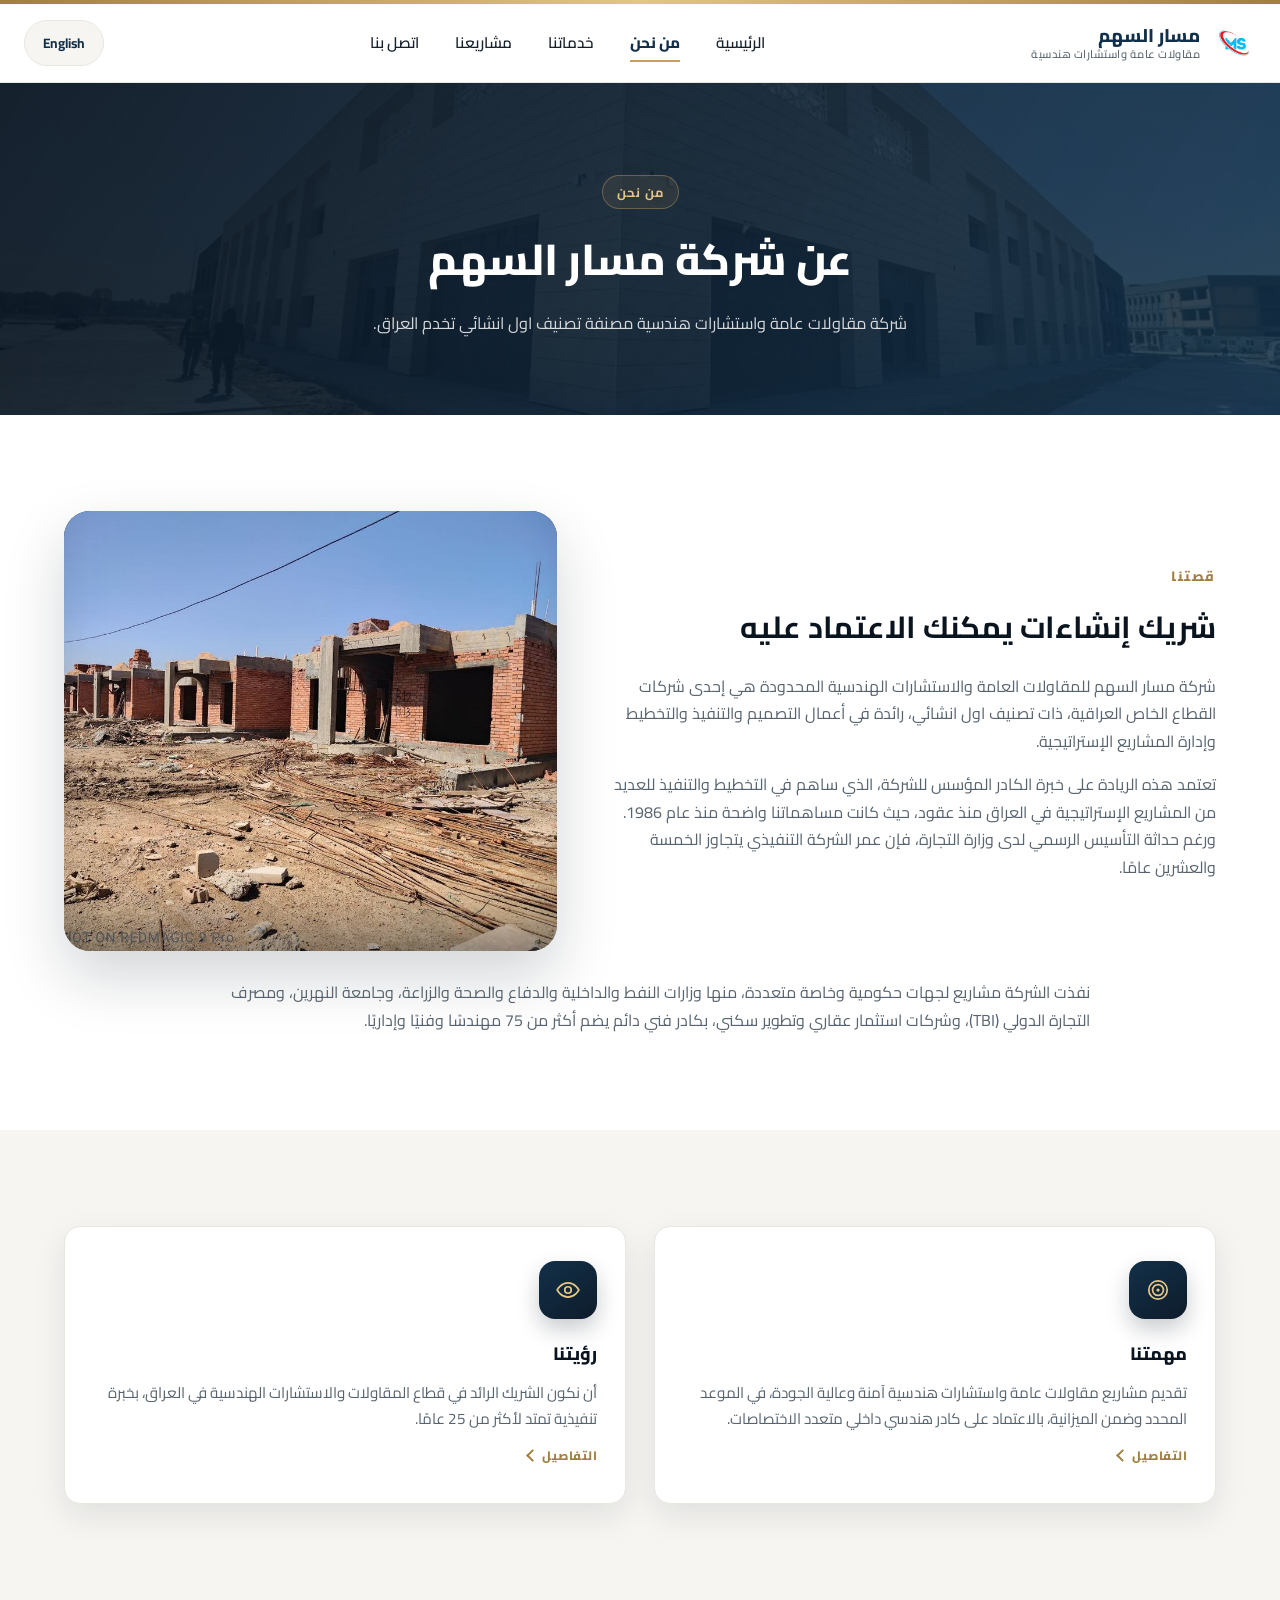
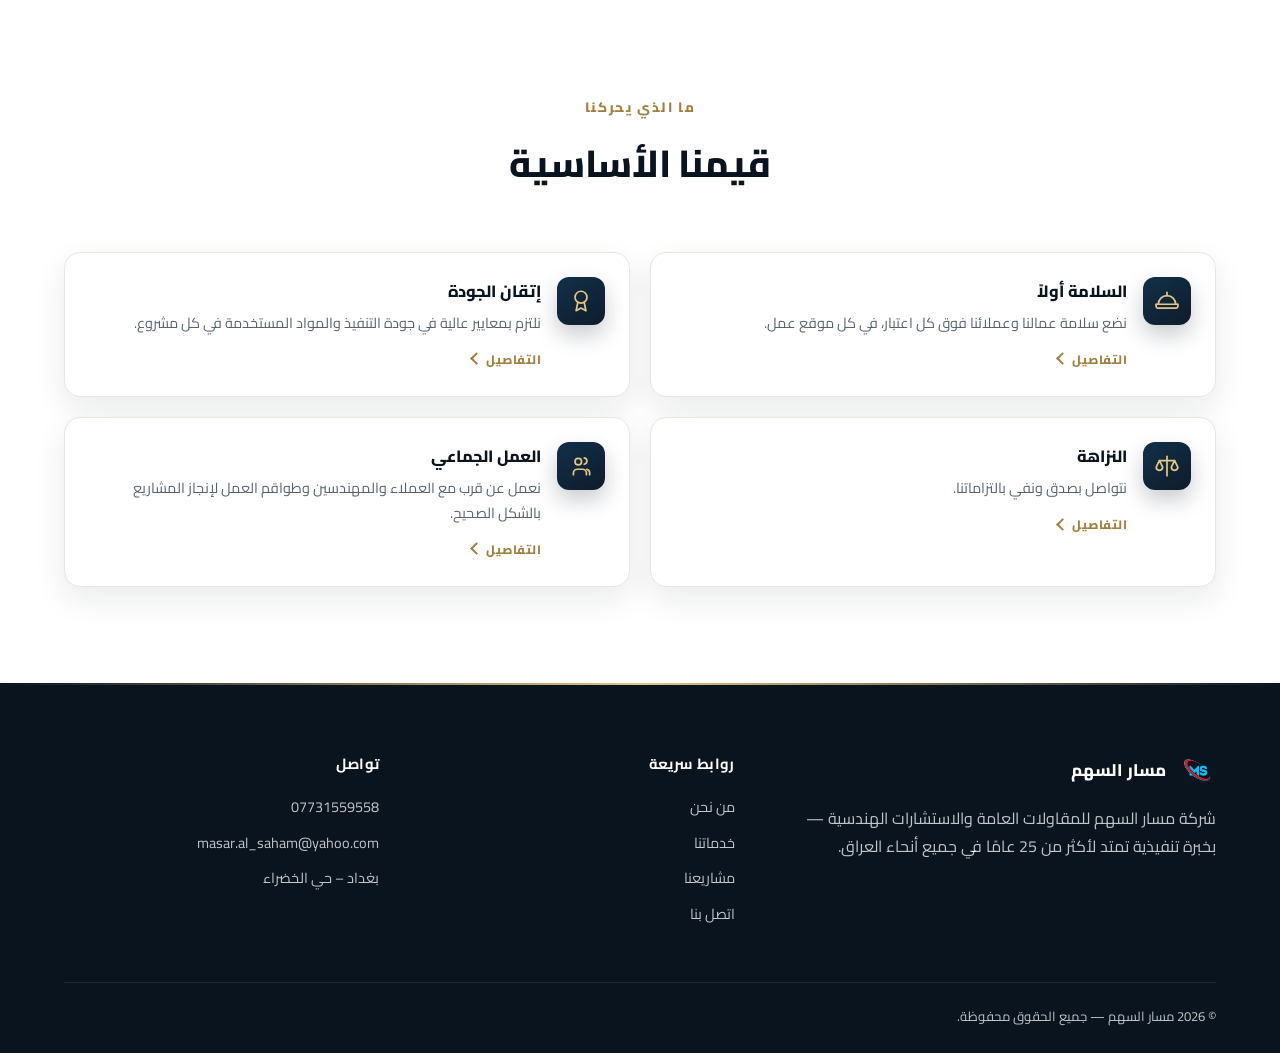
==== commit 5c296c26: "Fix hero/tile image paths (custom-property url resolution)" ====
--- a/about.html
+++ b/about.html
@@ -39,7 +39,7 @@
   </div>
 </header>
 
-<section class="page-hero" style="--hero-img:url('assets/proj6-nahrain.jpg');">
+<section class="page-hero" style="--hero-img:url('../assets/proj6-nahrain.jpg');">
   <div class="breadcrumb" data-i18n="about.hero.crumb">من نحن</div>
   <h1 data-i18n="about.hero.title">عن شركة مسار السهم</h1>
   <p data-i18n="about.hero.desc">شركة مقاولات عامة واستشارات هندسية مصنفة تصنيف اول انشائي تخدم العراق.</p>
--- a/css/style.css
+++ b/css/style.css
@@ -317,6 +317,147 @@
   background: rgba(201,161,90,0.1);
 }
 
+/* ===== Editorial feature tiles ===== */
+.feature-tiles {
+  display: grid;
+  grid-template-columns: repeat(3, 1fr);
+}
+.feature-tile {
+  position: relative;
+  min-height: 460px;
+  overflow: hidden;
+  display: flex;
+  align-items: flex-end;
+  background-image: linear-gradient(180deg, rgba(10,20,31,0.05) 0%, rgba(10,20,31,0.86) 100%), var(--tile-img);
+  background-size: cover;
+  background-position: center;
+  color: var(--white);
+  isolation: isolate;
+}
+.feature-tile::before {
+  content: "";
+  position: absolute;
+  inset: 0;
+  background: rgba(10,20,31,0.35);
+  opacity: 0;
+  transition: opacity 0.45s var(--ease);
+  z-index: 0;
+}
+.feature-tile:hover::before { opacity: 1; }
+.feature-tile-inner {
+  position: relative;
+  z-index: 1;
+  padding: 40px 34px 40px;
+  width: 100%;
+}
+.feature-tile-eyebrow {
+  display: block;
+  font-size: 0.76rem;
+  font-weight: 800;
+  letter-spacing: 1.6px;
+  text-transform: uppercase;
+  color: var(--gold-light);
+  margin-bottom: 10px;
+}
+.feature-tile h3 {
+  font-size: 1.55rem;
+  font-weight: 800;
+  margin: 0 0 4px;
+  letter-spacing: -0.2px;
+}
+.feature-tile-desc {
+  max-height: 0;
+  opacity: 0;
+  overflow: hidden;
+  transition: max-height 0.45s var(--ease), opacity 0.35s var(--ease), margin-top 0.45s var(--ease);
+  margin-top: 0;
+  font-size: 0.92rem;
+  color: rgba(255,255,255,0.85);
+  line-height: 1.6;
+}
+.feature-tile:hover .feature-tile-desc,
+.feature-tile:focus-within .feature-tile-desc {
+  max-height: 140px;
+  opacity: 1;
+  margin-top: 10px;
+}
+.feature-tile-link {
+  display: inline-flex;
+  align-items: center;
+  gap: 8px;
+  margin-top: 16px;
+  font-weight: 800;
+  font-size: 0.85rem;
+  color: var(--white);
+  border-bottom: 1.5px solid var(--gold-light);
+  padding-bottom: 3px;
+  transition: gap 0.25s var(--ease), color 0.25s var(--ease);
+}
+.feature-tile:hover .feature-tile-link { gap: 12px; color: var(--gold-light); }
+.feature-tile-link svg { width: 15px; height: 15px; transition: transform 0.25s var(--ease); }
+[dir="rtl"] .feature-tile-link svg { transform: scaleX(-1); }
+.feature-tile:hover .feature-tile-link svg { transform: translateX(3px); }
+[dir="rtl"] .feature-tile:hover .feature-tile-link svg { transform: scaleX(-1) translateX(3px); }
+@media (max-width: 960px) {
+  .feature-tiles { grid-template-columns: 1fr; }
+  .feature-tile { min-height: 320px; }
+}
+
+/* ===== Tabbed feature (numbered commitments) ===== */
+.tab-feature {
+  display: grid;
+  grid-template-columns: 0.85fr 1.15fr;
+  gap: 0;
+  border-radius: var(--radius-lg);
+  overflow: hidden;
+  box-shadow: var(--shadow-strong);
+  background: var(--white);
+  border: 1px solid var(--grey-line);
+}
+.tab-feature-list { display: flex; flex-direction: column; }
+.tab-feature-btn {
+  display: flex;
+  align-items: baseline;
+  gap: 16px;
+  text-align: start;
+  padding: 24px 28px;
+  background: var(--white);
+  border: none;
+  border-bottom: 1px solid var(--grey-line);
+  cursor: pointer;
+  transition: background 0.25s var(--ease);
+}
+.tab-feature-btn:last-child { border-bottom: none; }
+.tab-feature-btn .tab-num {
+  font-size: 0.85rem;
+  font-weight: 800;
+  color: var(--text-soft);
+  flex-shrink: 0;
+}
+.tab-feature-btn .tab-label { font-weight: 800; color: var(--navy-dark); font-size: 1.02rem; }
+.tab-feature-btn .tab-sub { display: block; margin-top: 4px; font-size: 0.85rem; color: var(--text-mid); font-weight: 500; }
+.tab-feature-btn.active { background: var(--grey-bg); }
+.tab-feature-btn.active .tab-num,
+.tab-feature-btn.active .tab-label { color: var(--orange-dark); }
+.tab-feature-btn:hover .tab-label { color: var(--orange-dark); }
+.tab-feature-panel { position: relative; min-height: 380px; }
+.tab-feature-media {
+  position: absolute;
+  inset: 0;
+  display: none;
+  background-image: linear-gradient(0deg, rgba(10,20,31,0.82) 0%, rgba(10,20,31,0.1) 55%), var(--tile-img);
+  background-size: cover;
+  background-position: center;
+  align-items: flex-end;
+}
+.tab-feature-media.active { display: flex; }
+.tab-feature-text { padding: 34px; color: var(--white); max-width: 460px; }
+.tab-feature-text p { margin: 8px 0 0; color: rgba(255,255,255,0.86); font-size: 0.95rem; line-height: 1.65; }
+@media (max-width: 960px) {
+  .tab-feature { grid-template-columns: 1fr; }
+  .tab-feature-panel { min-height: 280px; }
+}
+
 /* ===== Sections ===== */
 section { padding: 96px 0; }
 .section-tight { padding: 64px 0; }
@@ -594,6 +735,35 @@
   color: var(--text-mid);
   font-size: 0.9rem;
   background: var(--grey-bg);
+}
+
+/* ===== Capability illustration panel ===== */
+.capability-panel {
+  position: relative;
+  background: linear-gradient(135deg, var(--navy-dark), var(--navy) 55%, var(--navy-light));
+  border-radius: var(--radius-lg);
+  padding: 44px 32px 30px;
+  overflow: hidden;
+  box-shadow: var(--shadow-strong);
+}
+.capability-panel::before {
+  content: "";
+  position: absolute;
+  inset: 0;
+  background-image:
+    repeating-linear-gradient(0deg, rgba(255,255,255,0.05) 0 1px, transparent 1px 48px),
+    repeating-linear-gradient(90deg, rgba(255,255,255,0.05) 0 1px, transparent 1px 48px);
+  mask-image: radial-gradient(ellipse at center, rgba(0,0,0,0.9), transparent 85%);
+}
+.capability-panel svg {
+  position: relative;
+  z-index: 1;
+  width: 100%;
+  height: auto;
+  display: block;
+}
+@media (max-width: 720px) {
+  .capability-panel { padding: 30px 16px 20px; }
 }
 
 /* ===== CTA banner ===== */
